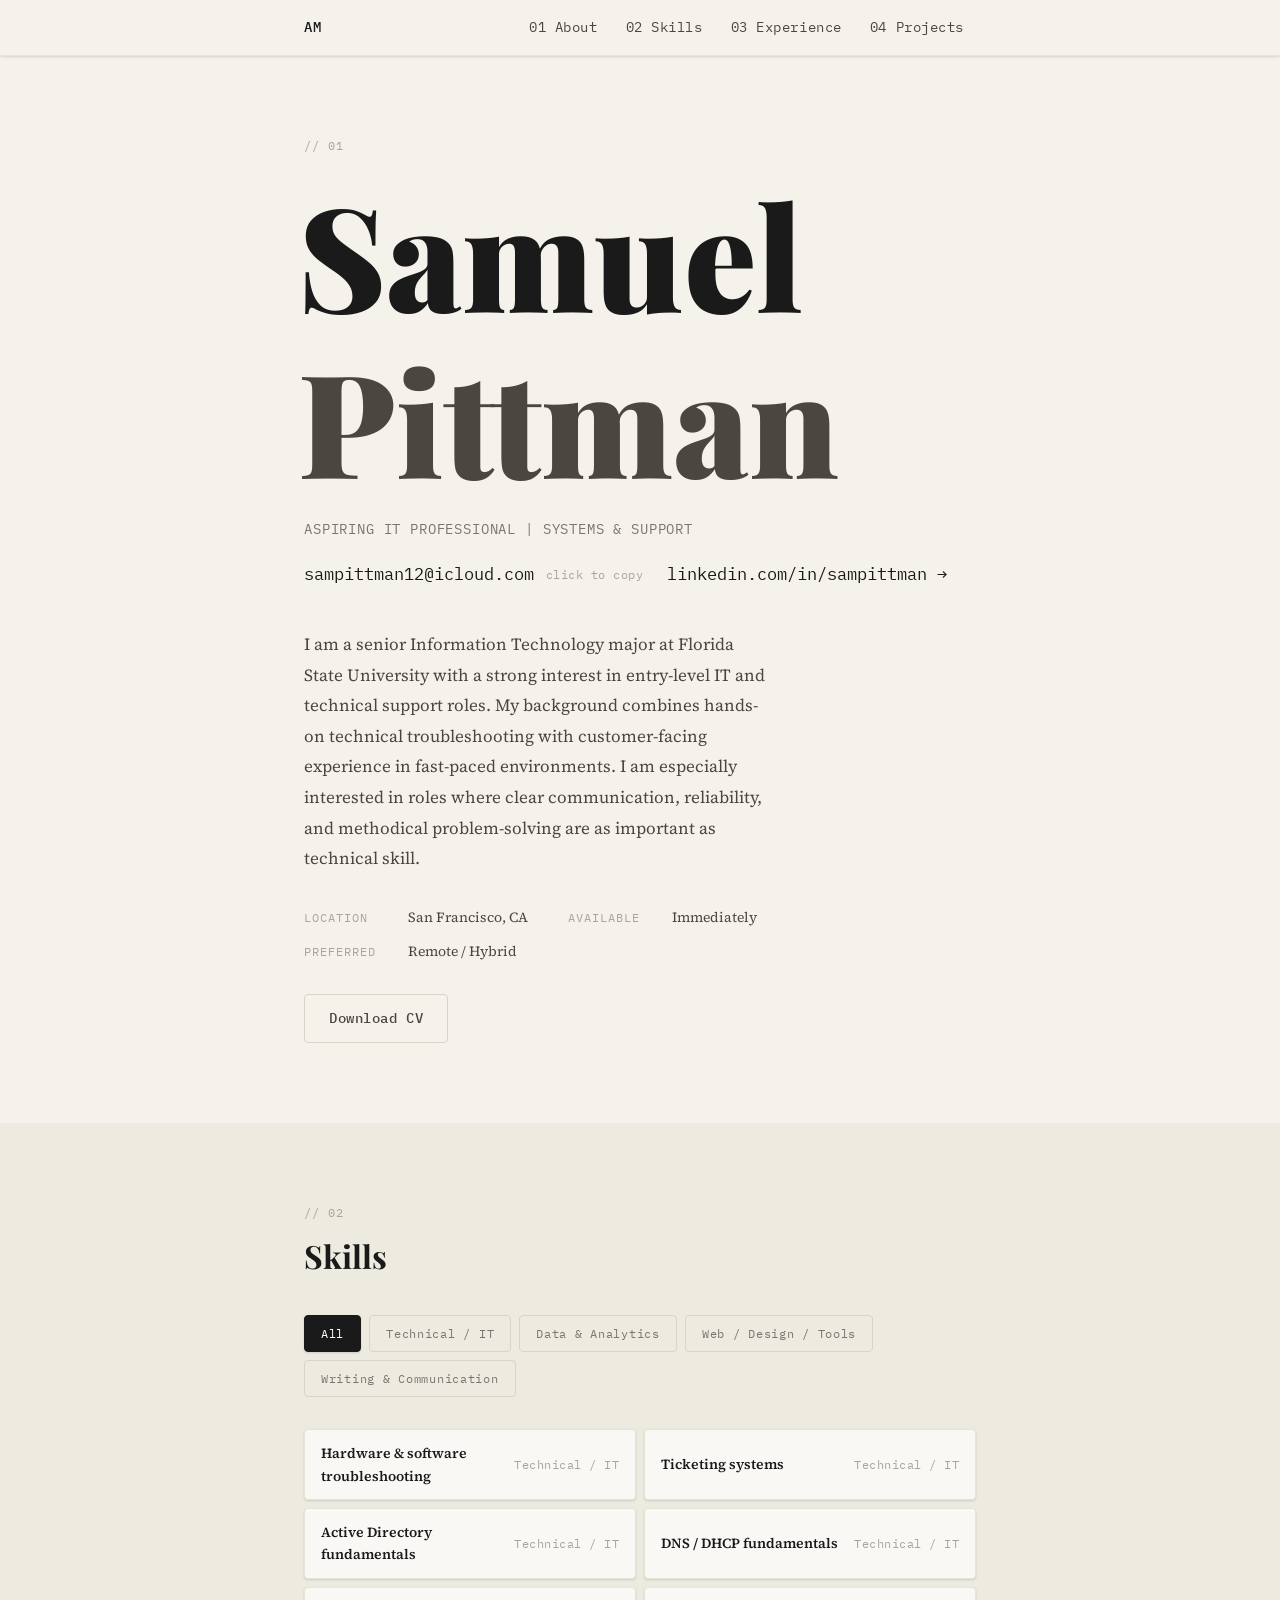
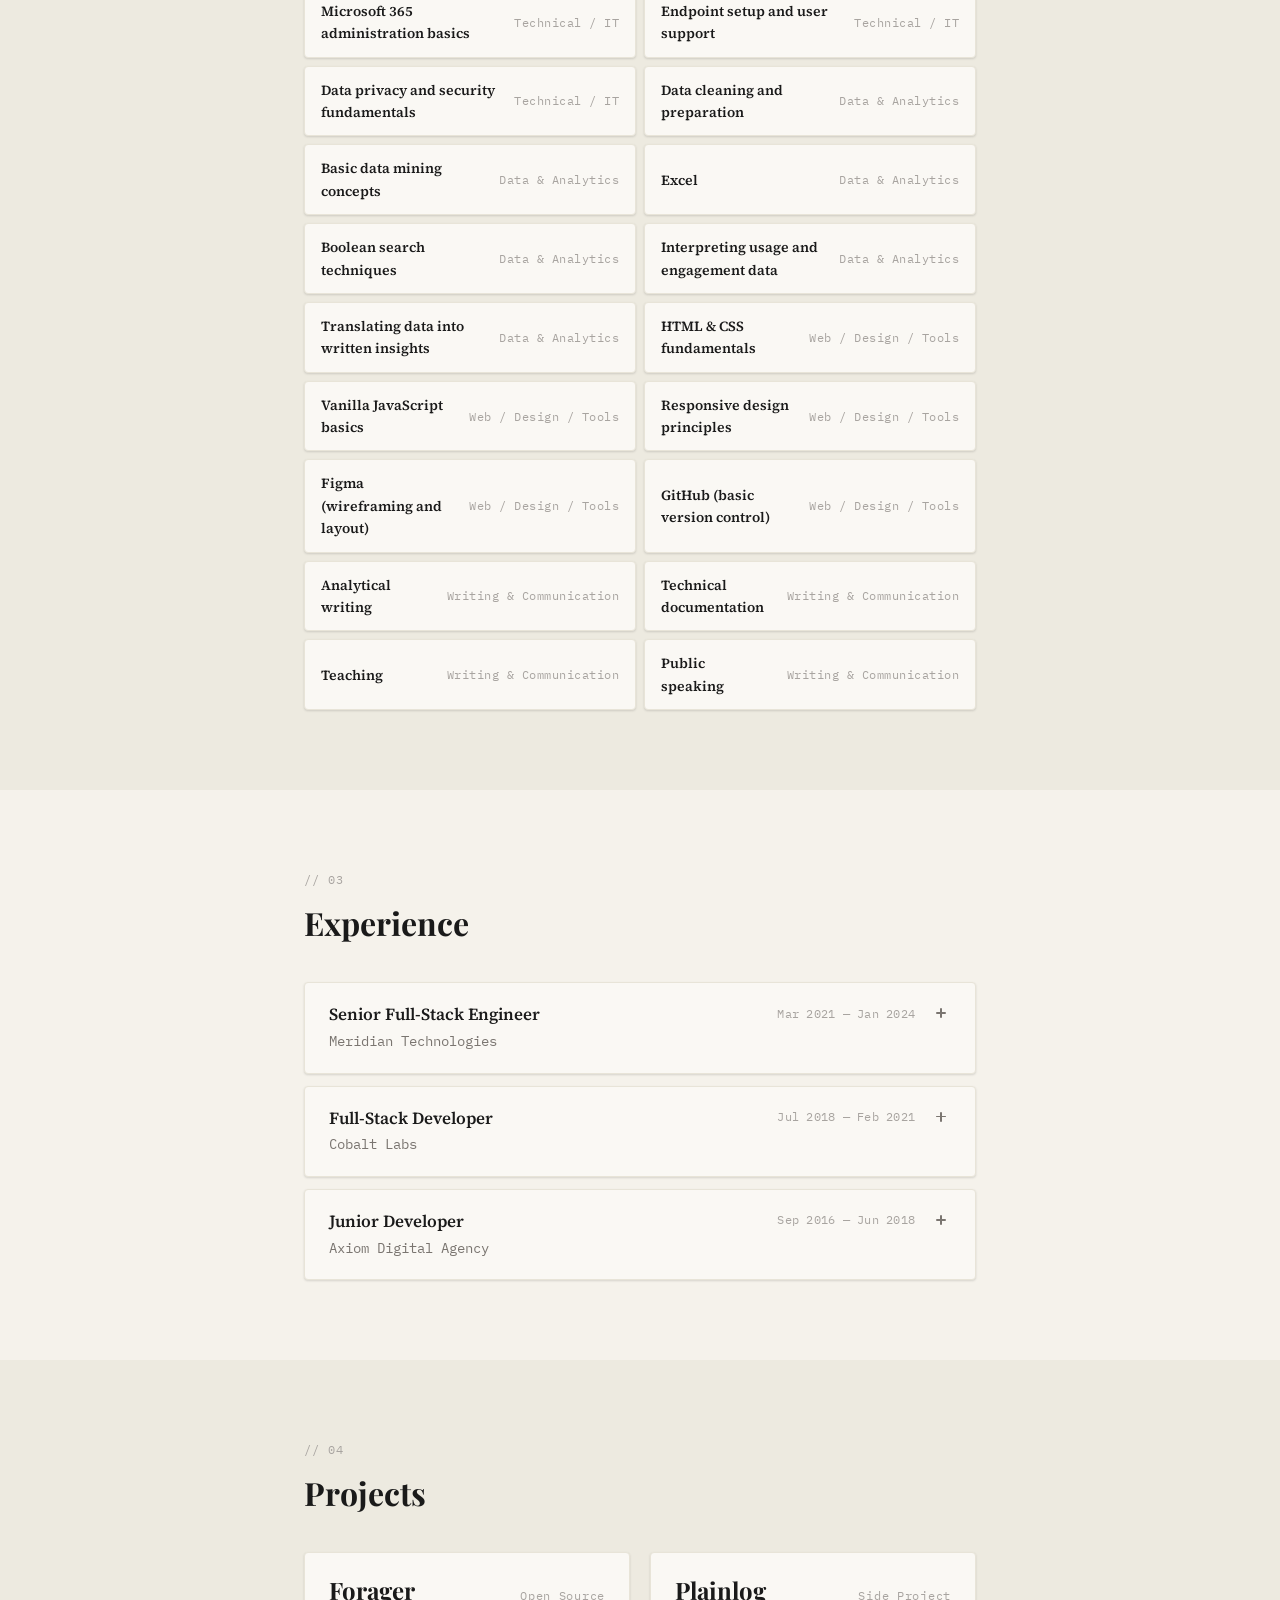
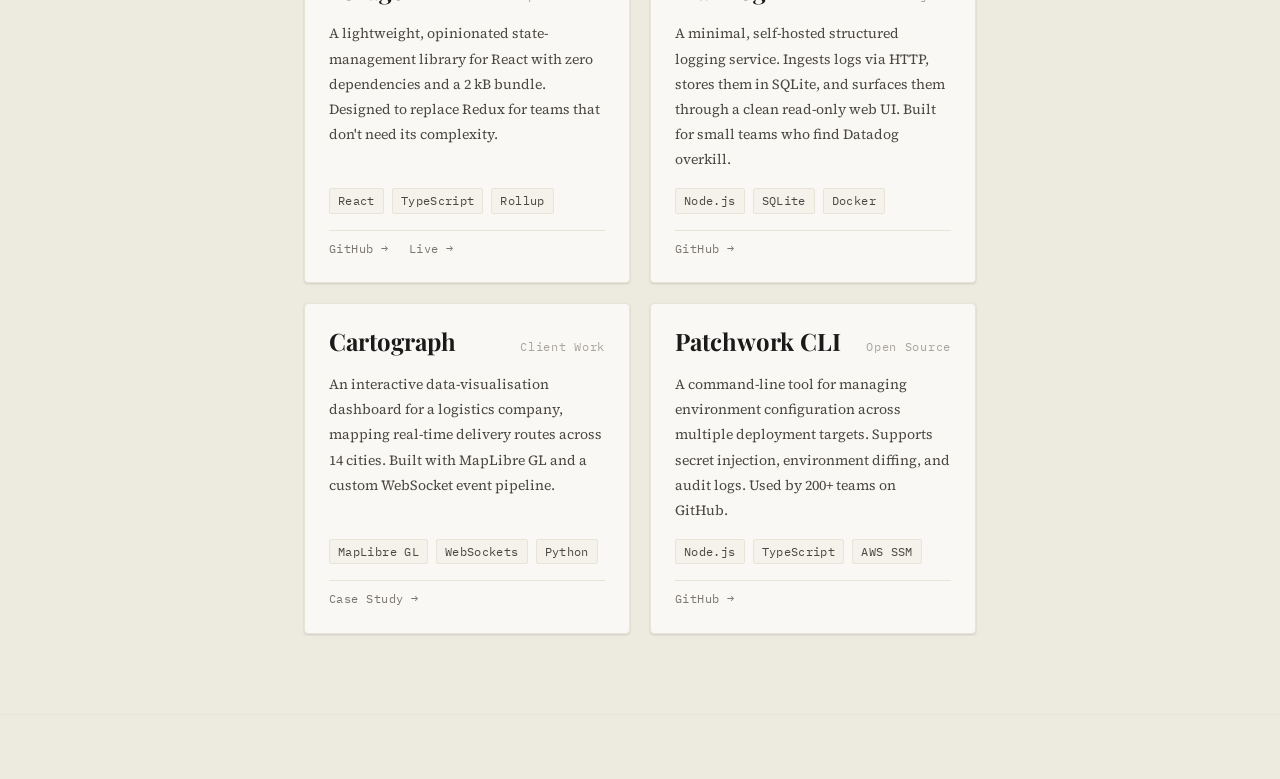
==== index.html @ 8f143330 "Fixing Filter Bug2" ====
<!DOCTYPE html>
<html lang="en">
  <head>
    <meta charset="UTF-8" />
    <meta name="viewport" content="width=device-width, initial-scale=1.0" />
    <meta name="description" content="Samuel Pittman — Full-Stack Developer and Systems Engineer based in San Francisco." />
    <title>Samuel Pittman — Full-Stack Developer</title>
    <link rel="preconnect" href="https://fonts.googleapis.com" />
    <link
      href="https://fonts.googleapis.com/css2?family=Playfair+Display:wght@700;900&family=IBM+Plex+Mono:wght@400;500&family=Source+Serif+4:wght@400;600&display=swap"
      rel="stylesheet"
    />
    <link rel="stylesheet" href="style.css" />
  </head>

  <body>

    <!-- ============================================================
         SITE HEADER & PRIMARY NAVIGATION
    ============================================================ -->
    <header class="site-header" role="banner">
      <div class="site-header__inner">
        <a href="#about" class="site-header__logo" aria-label="Samuel Pittman — back to top">AM</a>

        <button
          class="nav-toggle"
          aria-label="Open navigation menu"
          aria-expanded="false"
          aria-controls="primary-nav"
        >
          <span class="nav-toggle__bar"></span>
          <span class="nav-toggle__bar"></span>
          <span class="nav-toggle__bar"></span>
        </button>

        <nav id="primary-nav" class="primary-nav" aria-label="Page sections">
          <ul class="primary-nav__list" role="list">
            <li><a href="#about"      class="nav-link" data-section="about">01 About</a></li>
            <li><a href="#skills"     class="nav-link" data-section="skills">02 Skills</a></li>
            <li><a href="#experience" class="nav-link" data-section="experience">03 Experience</a></li>
            <li><a href="#projects"   class="nav-link" data-section="projects">04 Projects</a></li>
          </ul>
        </nav>
      </div>
    </header>


    <main id="main-content">

      <!-- ============================================================
           SECTION 01 — ABOUT
      ============================================================ -->
      <section id="about" class="section section--about" aria-labelledby="about-heading">
        <div class="container">
          <span class="section-label" aria-hidden="true">// 01</span>

          <div class="about__hero">
            <h1 id="about-heading" class="about__name">
              <span class="about__name-first">Samuel</span>
              <span class="about__name-last">Pittman</span>
            </h1>
            <p class="about__title">Aspiring IT Professional | Systems &amp; Support</p>

            <ul class="about__contact-links" role="list" aria-label="Contact links">
              <li>
                <button
                  id="copy-email-btn"
                  class="contact-link contact-link--email"
                  type="button"
                  data-email="sampittman12@icloud.com"
                  aria-label="Copy email address sampittman12@icloud.com to clipboard"
                >sampittman12@icloud.com
                  <span class="copy-hint"<span class="copy-hint" aria-hidden="true">click to copy</span>
                  <span class="copy-confirm" id="copy-confirm" aria-live="polite" hidden>Copied!</span>
                </button>
              </li>
              <li>
                <a
                  href="https://www.linkedin.com/in/sampittman/"
                  class="contact-link contact-link--external"
                  target="_blank"
                  rel="noopener noreferrer"
                  aria-label="Samuel Pittman on LinkedIn (opens in new tab)"
                >linkedin.com/in/sampittman →</a>
              </li>
            </ul>
          </div>

          <div class="about__body">
            <p class="about__bio">
              I am a senior Information Technology major at Florida State University with a strong interest in entry-level IT and technical support roles. My background combines hands-on technical troubleshooting with customer-facing experience in fast-paced environments. I am especially interested in roles where clear communication, reliability, and methodical problem-solving are as important as technical skill.
            </p>

            <ul class="about__meta" role="list">
              <li class="about__meta-item">
                <span class="meta-label">Location</span>
                <span class="meta-value">San Francisco, CA</span>
              </li>
              <li class="about__meta-item">
                <span class="meta-label">Available</span>
                <span class="meta-value">Immediately</span>
              </li>
              <li class="about__meta-item">
                <span class="meta-label">Preferred</span>
                <span class="meta-value">Remote / Hybrid</span>
              </li>
            </ul>

            <div class="about__cta-group">
              <a href="/samuel-pittman-resume.pdf" class="btn btn--secondary" download>
                Download CV
              </a>
            </div>
          </div>
        </div>
      </section>


      <!-- ============================================================
           SECTION 02 — SKILLS (filterable)
      ============================================================ -->
      <section id="skills" class="section section--skills" aria-labelledby="skills-heading">
        <div class="container">
          <span class="section-label" aria-hidden="true">// 02</span>
          <h2 id="skills-heading" class="section-heading">Skills</h2>

          <!-- Filter controls -->
          <div class="skills-filters" role="group" aria-label="Filter skills by category">
            <button
              class="filter-btn filter-btn--active"
              type="button"
              data-filter="all"
              aria-pressed="true"
            >All</button>
            <button class="filter-btn" type="button" data-filter="technical"  aria-pressed="false">Technical / IT</button>
            <button class="filter-btn" type="button" data-filter="data"       aria-pressed="false">Data &amp; Analytics</button>
            <button class="filter-btn" type="button" data-filter="web"        aria-pressed="false">Web / Design / Tools</button>
            <button class="filter-btn" type="button" data-filter="writing"    aria-pressed="false">Writing &amp; Communication</button>
          </div>

          <!-- Skill list -->
          <ul class="skills-list" id="skills-list" role="list" aria-live="polite" aria-label="Skills">

            <li class="skill-item" data-category="technical">
              <span class="skill-name">Hardware &amp; software troubleshooting</span>
              <span class="skill-category-tag">Technical / IT</span>
            </li>
            <li class="skill-item" data-category="technical">
              <span class="skill-name">Ticketing systems</span>
              <span class="skill-category-tag">Technical / IT</span>
            </li>
            <li class="skill-item" data-category="technical">
              <span class="skill-name">Active Directory fundamentals</span>
              <span class="skill-category-tag">Technical / IT</span>
            </li>
            <li class="skill-item" data-category="technical">
              <span class="skill-name">DNS / DHCP fundamentals</span>
              <span class="skill-category-tag">Technical / IT</span>
            </li>
            <li class="skill-item" data-category="technical">
              <span class="skill-name">Microsoft 365 administration basics</span>
              <span class="skill-category-tag">Technical / IT</span>
            </li>
            <li class="skill-item" data-category="technical">
              <span class="skill-name">Endpoint setup and user support</span>
              <span class="skill-category-tag">Technical / IT</span>
            </li>
            <li class="skill-item" data-category="technical">
              <span class="skill-name">Data privacy and security fundamentals</span>
              <span class="skill-category-tag">Technical / IT</span>
            </li>

            <li class="skill-item" data-category="data">
              <span class="skill-name">Data cleaning and preparation</span>
              <span class="skill-category-tag">Data &amp; Analytics</span>
            </li>
            <li class="skill-item" data-category="data">
              <span class="skill-name">Basic data mining concepts</span>
              <span class="skill-category-tag">Data &amp; Analytics</span>
            </li>
            <li class="skill-item" data-category="data">
              <span class="skill-name">Excel</span>
              <span class="skill-category-tag">Data &amp; Analytics</span>
            </li>
            <li class="skill-item" data-category="data">
              <span class="skill-name">Boolean search techniques</span>
              <span class="skill-category-tag">Data &amp; Analytics</span>
            </li>
            <li class="skill-item" data-category="data">
              <span class="skill-name">Interpreting usage and engagement data</span>
              <span class="skill-category-tag">Data &amp; Analytics</span>
            </li>
            <li class="skill-item" data-category="data">
              <span class="skill-name">Translating data into written insights</span>
              <span class="skill-category-tag">Data &amp; Analytics</span>
            </li>

            <li class="skill-item" data-category="web">
              <span class="skill-name">HTML &amp; CSS fundamentals</span>
              <span class="skill-category-tag">Web / Design / Tools</span>
            </li>
            <li class="skill-item" data-category="web">
              <span class="skill-name">Vanilla JavaScript basics</span>
              <span class="skill-category-tag">Web / Design / Tools</span>
            </li>
            <li class="skill-item" data-category="web">
              <span class="skill-name">Responsive design principles</span>
              <span class="skill-category-tag">Web / Design / Tools</span>
            </li>
            <li class="skill-item" data-category="web">
              <span class="skill-name">Figma (wireframing and layout)</span>
              <span class="skill-category-tag">Web / Design / Tools</span>
            </li>
            <li class="skill-item" data-category="web">
              <span class="skill-name">GitHub (basic version control)</span>
              <span class="skill-category-tag">Web / Design / Tools</span>
            </li>

            <li class="skill-item" data-category="writing">
              <span class="skill-name">Analytical writing</span>
              <span class="skill-category-tag">Writing &amp; Communication</span>
            </li>
            <li class="skill-item" data-category="writing">
              <span class="skill-name">Technical documentation</span>
              <span class="skill-category-tag">Writing &amp; Communication</span>
            </li>
            <li class="skill-item" data-category="writing">
              <span class="skill-name">Teaching</span>
              <span class="skill-category-tag">Writing &amp; Communication</span>
            </li>
            <li class="skill-item" data-category="writing">
              <span class="skill-name">Public speaking</span>
              <span class="skill-category-tag">Writing &amp; Communication</span>
            </li>

          </ul>

          <!-- Empty state shown by JS when no results match -->
          <p class="skills-empty" id="skills-empty" hidden aria-live="polite">
            No skills found for this filter.
          </p>

        </div>
      </section>


      <!-- ============================================================
           SECTION 03 — EXPERIENCE (expand / collapse)
      ============================================================ -->
      <section id="experience" class="section section--experience" aria-labelledby="experience-heading">
        <div class="container">
          <span class="section-label" aria-hidden="true">// 03</span>
          <h2 id="experience-heading" class="section-heading">Experience</h2>

          <ol class="experience-list" role="list">

            <li class="experience-item">
              <details class="experience-details" id="exp-1">
                <summary class="experience-summary">
                  <div class="experience-summary__main">
                    <span class="experience-role">Senior Full-Stack Engineer</span>
                    <span class="experience-company">Meridian Technologies</span>
                  </div>
                  <div class="experience-summary__meta">
                    <time class="experience-dates" datetime="2021-03/2024-01">Mar 2021 — Jan 2024</time>
                    <span class="experience-toggle-icon" aria-hidden="true"></span>
                  </div>
                </summary>
                <div class="experience-body">
                  <p>
                    Led a cross-functional team of five to redesign the core billing platform,
                    reducing monthly charge failures by 34% and cutting support tickets by half.
                    Architected a micro-frontend migration from a monolithic Rails app to a
                    React/Node stack without a single user-facing outage.
                  </p>
                  <ul class="experience-achievements" role="list">
                    <li>Reduced API p99 latency from 1.4 s to 180 ms via query optimisation and Redis caching.</li>
                    <li>Introduced end-to-end testing with Playwright; raised coverage from 12% to 74%.</li>
                    <li>Mentored two junior engineers, both promoted within 18 months.</li>
                  </ul>
                  <ul class="experience-tags" role="list" aria-label="Technologies used">
                    <li class="tag">React</li>
                    <li class="tag">Node.js</li>
                    <li class="tag">PostgreSQL</li>
                    <li class="tag">Redis</li>
                    <li class="tag">AWS</li>
                  </ul>
                </div>
              </details>
            </li>

            <li class="experience-item">
              <details class="experience-details" id="exp-2">
                <summary class="experience-summary">
                  <div class="experience-summary__main">
                    <span class="experience-role">Full-Stack Developer</span>
                    <span class="experience-company">Cobalt Labs</span>
                  </div>
                  <div class="experience-summary__meta">
                    <time class="experience-dates" datetime="2018-07/2021-02">Jul 2018 — Feb 2021</time>
                    <span class="experience-toggle-icon" aria-hidden="true"></span>
                  </div>
                </summary>
                <div class="experience-body">
                  <p>
                    Joined as the fourth engineer at an early-stage SaaS startup building
                    analytics tooling for e-commerce brands. Owned the frontend architecture
                    and contributed heavily to the Python data pipeline.
                  </p>
                  <ul class="experience-achievements" role="list">
                    <li>Built a real-time dashboard serving 3,000+ concurrent users with sub-second refresh.</li>
                    <li>Designed and shipped a public REST API consumed by 60+ third-party integrations.</li>
                    <li>Established the design-system foundations still in use today.</li>
                  </ul>
                  <ul class="experience-tags" role="list" aria-label="Technologies used">
                    <li class="tag">TypeScript</li>
                    <li class="tag">Python</li>
                    <li class="tag">GraphQL</li>
                    <li class="tag">Docker</li>
                  </ul>
                </div>
              </details>
            </li>

            <li class="experience-item">
              <details class="experience-details" id="exp-3">
                <summary class="experience-summary">
                  <div class="experience-summary__main">
                    <span class="experience-role">Junior Developer</span>
                    <span class="experience-company">Axiom Digital Agency</span>
                  </div>
                  <div class="experience-summary__meta">
                    <time class="experience-dates" datetime="2016-09/2018-06">Sep 2016 — Jun 2018</time>
                    <span class="experience-toggle-icon" aria-hidden="true"></span>
                  </div>
                </summary>
                <div class="experience-body">
                  <p>
                    First professional role. Built and maintained websites for a portfolio of
                    30+ clients spanning retail, hospitality, and media. Developed a strong
                    grounding in performance optimisation and cross-browser compatibility.
                  </p>
                  <ul class="experience-achievements" role="list">
                    <li>Delivered 12 client projects on time and within budget across two years.</li>
                    <li>Reduced average page load time by 40% through asset optimisation and lazy loading.</li>
                  </ul>
                  <ul class="experience-tags" role="list" aria-label="Technologies used">
                    <li class="tag">JavaScript</li>
                    <li class="tag">PHP</li>
                    <li class="tag">WordPress</li>
                    <li class="tag">MySQL</li>
                  </ul>
                </div>
              </details>
            </li>

          </ol>
        </div>
      </section>


      <!-- ============================================================
           SECTION 04 — PROJECTS
      ============================================================ -->
      <section id="projects" class="section section--projects" aria-labelledby="projects-heading">
        <div class="container">
          <span class="section-label" aria-hidden="true">// 04</span>
          <h2 id="projects-heading" class="section-heading">Projects</h2>

          <ul class="projects-grid" role="list">

            <li class="project-card">
              <article aria-labelledby="project-1-title">
                <header class="project-card__header">
                  <h3 id="project-1-title" class="project-card__title">Forager</h3>
                  <span class="project-card__type">Open Source</span>
                </header>
                <p class="project-card__description">
                  A lightweight, opinionated state-management library for React with
                  zero dependencies and a 2 kB bundle. Designed to replace Redux for
                  teams that don't need its complexity.
                </p>
                <ul class="project-card__tags" role="list" aria-label="Technologies">
                  <li class="tag">React</li>
                  <li class="tag">TypeScript</li>
                  <li class="tag">Rollup</li>
                </ul>
                <footer class="project-card__footer">
                  <a
                    href="https://github.com/sampittman/forager"
                    class="project-link"
                    target="_blank"
                    rel="noopener noreferrer"
                    aria-label="View Forager on GitHub (opens in new tab)"
                  >GitHub →</a>
                  <a
                    href="https://forager.dev"
                    class="project-link"
                    target="_blank"
                    rel="noopener noreferrer"
                    aria-label="View Forager live demo (opens in new tab)"
                  >Live →</a>
                </footer>
              </article>
            </li>

            <li class="project-card">
              <article aria-labelledby="project-2-title">
                <header class="project-card__header">
                  <h3 id="project-2-title" class="project-card__title">Plainlog</h3>
                  <span class="project-card__type">Side Project</span>
                </header>
                <p class="project-card__description">
                  A minimal, self-hosted structured logging service. Ingests logs via
                  HTTP, stores them in SQLite, and surfaces them through a clean
                  read-only web UI. Built for small teams who find Datadog overkill.
                </p>
                <ul class="project-card__tags" role="list" aria-label="Technologies">
                  <li class="tag">Node.js</li>
                  <li class="tag">SQLite</li>
                  <li class="tag">Docker</li>
                </ul>
                <footer class="project-card__footer">
                  <a
                    href="https://github.com/sampittman/plainlog"
                    class="project-link"
                    target="_blank"
                    rel="noopener noreferrer"
                    aria-label="View Plainlog on GitHub (opens in new tab)"
                  >GitHub →</a>
                </footer>
              </article>
            </li>

            <li class="project-card">
              <article aria-labelledby="project-3-title">
                <header class="project-card__header">
                  <h3 id="project-3-title" class="project-card__title">Cartograph</h3>
                  <span class="project-card__type">Client Work</span>
                </header>
                <p class="project-card__description">
                  An interactive data-visualisation dashboard for a logistics company,
                  mapping real-time delivery routes across 14 cities. Built with
                  MapLibre GL and a custom WebSocket event pipeline.
                </p>
                <ul class="project-card__tags" role="list" aria-label="Technologies">
                  <li class="tag">MapLibre GL</li>
                  <li class="tag">WebSockets</li>
                  <li class="tag">Python</li>
                </ul>
                <footer class="project-card__footer">
                  <a
                    href="https://cartograph.example.com"
                    class="project-link"
                    target="_blank"
                    rel="noopener noreferrer"
                    aria-label="View Cartograph case study (opens in new tab)"
                  >Case Study →</a>
                </footer>
              </article>
            </li>

            <li class="project-card">
              <article aria-labelledby="project-4-title">
                <header class="project-card__header">
                  <h3 id="project-4-title" class="project-card__title">Patchwork CLI</h3>
                  <span class="project-card__type">Open Source</span>
                </header>
                <p class="project-card__description">
                  A command-line tool for managing environment configuration across
                  multiple deployment targets. Supports secret injection, environment
                  diffing, and audit logs. Used by 200+ teams on GitHub.
                </p>
                <ul class="project-card__tags" role="list" aria-label="Technologies">
                  <li class="tag">Node.js</li>
                  <li class="tag">TypeScript</li>
                  <li class="tag">AWS SSM</li>
                </ul>
                <footer class="project-card__footer">
                  <a
                    href="https://github.com/sampittman/patchwork-cli"
                    class="project-link"
                    target="_blank"
                    rel="noopener noreferrer"
                    aria-label="View Patchwork CLI on GitHub (opens in new tab)"
                  >GitHub →</a>
                </footer>
              </article>
            </li>

          </ul>
        </div>
      </section>

    </main>


    <!-- ============================================================
         SITE FOOTER
    ============================================================ -->
    <footer class="site-footer" role="contentinfo">
      <div class="container">
        <p class="site-f
---- style.css ----
/* ============================================================
   DESIGN TOKENS
   ============================================================ */
:root {
  /* Color — neutrals */
  --color-bg:           #F5F2EB;
  --color-bg-alt:       #EDEAE0;
  --color-bg-card:      #FAF8F4;
  --color-surface:      #FFFFFF;
  --color-border:       #D8D4C8;
  --color-border-light: #E8E4D8;

  /* Color — ink */
  --color-ink:          #1A1A1A;
  --color-ink-secondary:#4A4740;
  --color-ink-muted:    #7A7570;
  --color-ink-faint:    #A8A4A0;

  /* Color — accent (used sparingly: CTA, active states only) */
  --color-accent:       #B33A2A;
  --color-accent-hover: #922E21;
  --color-accent-light: #F5EAE8;

  /* Color — state */
  --color-success:      #2A6E4A;
  --color-success-bg:   #EAF3EE;
  --color-error:        #B33A2A;
  --color-focus:        #2A5AB3;

  /* Typography */
  --font-display: 'Playfair Display', Georgia, serif;
  --font-body:    'Source Serif 4', Georgia, serif;
  --font-mono:    'IBM Plex Mono', 'Courier New', monospace;

  /* Type scale */
  --text-xs:   0.75rem;   /* 12px */
  --text-sm:   0.875rem;  /* 14px */
  --text-base: 1.0625rem; /* 17px */
  --text-lg:   1.25rem;   /* 20px */
  --text-xl:   1.5rem;    /* 24px */
  --text-2xl:  2rem;      /* 32px */
  --text-3xl:  2.75rem;   /* 44px */
  --text-4xl:  4rem;      /* 64px */
  --text-hero: clamp(4rem, 14vw, 9rem);

  /* Line heights */
  --leading-tight:  1.15;
  --leading-snug:   1.35;
  --leading-normal: 1.6;
  --leading-loose:  1.8;

  /* Spacing scale */
  --space-1:  0.25rem;
  --space-2:  0.5rem;
  --space-3:  0.75rem;
  --space-4:  1rem;
  --space-5:  1.25rem;
  --space-6:  1.5rem;
  --space-8:  2rem;
  --space-10: 2.5rem;
  --space-12: 3rem;
  --space-16: 4rem;
  --space-20: 5rem;
  --space-24: 6rem;

  /* Layout */
  --container-max:    720px;
  --container-narrow: 560px;
  --header-height:    3.5rem;

  /* Radii */
  --radius-sm: 2px;
  --radius-md: 4px;

  /* Shadows — elevation only, never decorative */
  --shadow-sm:  0 1px 3px rgba(0,0,0,0.08), 0 1px 2px rgba(0,0,0,0.06);
  --shadow-md:  0 4px 12px rgba(0,0,0,0.08), 0 2px 4px rgba(0,0,0,0.06);
  --shadow-lg:  0 8px 24px rgba(0,0,0,0.10), 0 4px 8px rgba(0,0,0,0.06);

  /* Transitions */
  --ease:       cubic-bezier(0.16, 1, 0.3, 1);
  --duration-fast: 140ms;
  --duration-base: 220ms;
  --duration-slow: 360ms;
}


/* ============================================================
   RESET & BASE
   ============================================================ */
*, *::before, *::after {
  box-sizing: border-box;
  margin: 0;
  padding: 0;
}

html {
  scroll-behavior: smooth;
  scroll-padding-top: calc(var(--header-height) + var(--space-6));
  font-size: 100%;
  -webkit-text-size-adjust: 100%;
}

body {
  background-color: var(--color-bg);
  color: var(--color-ink);
  font-family: var(--font-body);
  font-size: var(--text-base);
  line-height: var(--leading-normal);
  min-height: 100vh;
  text-rendering: optimizeLegibility;
  -webkit-font-smoothing: antialiased;
}

img, svg {
  display: block;
  max-width: 100%;
}

ul, ol {
  list-style: none;
}

a {
  color: inherit;
  text-decoration: none;
}

button {
  cursor: pointer;
  font: inherit;
  background: none;
  border: none;
}

/* Focus-visible ring — keyboard only */
:focus-visible {
  outline: 2px solid var(--color-focus);
  outline-offset: 3px;
  border-radius: var(--radius-sm);
}

:focus:not(:focus-visible) {
  outline: none;
}


/* ============================================================
   LAYOUT UTILITIES
   ============================================================ */
.container {
  width: 100%;
  max-width: var(--container-max);
  margin-inline: auto;
  padding-inline: var(--space-6);
}

.container--narrow {
  max-width: var(--container-narrow);
}


/* ============================================================
   SECTION BASE
   ============================================================ */
.section {
  padding-block: var(--space-20);
}

/* Alternating background contrast — no borders needed */
.section--about      { background-color: var(--color-bg); }
.section--skills     { background-color: var(--color-bg-alt); }
.section--experience { background-color: var(--color-bg); }
.section--projects   { background-color: var(--color-bg-alt); }
.section--contact    { background-color: var(--color-bg); }

.section-label {
  display: block;
  font-family: var(--font-mono);
  font-size: var(--text-xs);
  color: var(--color-ink-faint);
  letter-spacing: 0.08em;
  margin-bottom: var(--space-4);
}

.section-heading {
  font-family: var(--font-display);
  font-size: var(--text-2xl);
  font-weight: 700;
  line-height: var(--leading-tight);
  color: var(--color-ink);
  margin-bottom: var(--space-10);
}


/* ============================================================
   SITE HEADER
   ============================================================ */
.site-header {
  position: sticky;
  top: 0;
  z-index: 100;
  background-color: var(--color-bg);
  border-bottom: 1px solid var(--color-border-light);
  height: var(--header-height);
  /* Shadow implies elevation above page content */
  box-shadow: var(--shadow-sm);
  transition: box-shadow var(--duration-base) var(--ease);
}

.site-header__inner {
  display: flex;
  align-items: center;
  justify-content: space-between;
  height: 100%;
  max-width: var(--container-max);
  margin-inline: auto;
  padding-inline: var(--space-6);
}

.site-header__logo {
  font-family: var(--font-mono);
  font-size: var(--text-sm);
  font-weight: 500;
  letter-spacing: 0.1em;
  color: var(--color-ink);
  transition: color var(--duration-fast) var(--ease);
}

.site-header__logo:hover {
  color: var(--color-accent);
}

/* ---- Hamburger toggle (mobile) ---- */
.nav-toggle {
  display: flex;
  flex-direction: column;
  justify-content: center;
  gap: 5px;
  width: 2rem;
  height: 2rem;
  padding: var(--space-1);
  border-radius: var(--radius-md);
  transition: background-color var(--duration-fast) var(--ease);
}

.nav-toggle:hover {
  background-color: var(--color-bg-alt);
}

.nav-toggle__bar {
  display: block;
  width: 100%;
  height: 1.5px;
  background-color: var(--color-ink);
  border-radius: 1px;
  transform-origin: center;
  transition:
    transform var(--duration-base) var(--ease),
    opacity   var(--duration-base) var(--ease);
}

/* Open state — animated X */
.nav-toggle[aria-expanded="true"] .nav-toggle__bar:nth-child(1) {
  transform: translateY(6.5px) rotate(45deg);
}
.nav-toggle[aria-expanded="true"] .nav-toggle__bar:nth-child(2) {
  opacity: 0;
  transform: scaleX(0);
}
.nav-toggle[aria-expanded="true"] .nav-toggle__bar:nth-child(3) {
  transform: translateY(-6.5px) rotate(-45deg);
}

/* ---- Primary nav ---- */
.primary-nav {
  display: none;
  position: absolute;
  top: var(--header-height);
  left: 0;
  right: 0;
  background-color: var(--color-bg);
  border-bottom: 1px solid var(--color-border-light);
  box-shadow: var(--shadow-md);
  padding: var(--space-4) var(--space-6);
}

.primary-nav.is-open {
  display: block;
}

.primary-nav__list {
  display: flex;
  flex-direction: column;
  gap: var(--space-1);
}

.nav-link {
  display: block;
  font-family: var(--font-mono);
  font-size: var(--text-sm);
  color: var(--color-ink-secondary);
  padding: var(--space-2) var(--space-3);
  border-radius: var(--radius-md);
  letter-spacing: 0.04em;
  transition:
    color            var(--duration-fast) var(--ease),
    background-color var(--duration-fast) var(--ease);
}

.nav-link:hover {
  color: var(--color-ink);
  background-color: var(--color-bg-alt);
}

/* Active nav link set by JS via IntersectionObserver */
.nav-link.is-active {
  color: var(--color-accent);
  font-weight: 500;
}

/* Desktop nav */
@media (min-width: 680px) {
  .nav-toggle { display: none; }

  .primary-nav {
    display: block;
    position: static;
    background: none;
    border: none;
    box-shadow: none;
    padding: 0;
  }

  .primary-nav__list {
    flex-direction: row;
    gap: var(--space-1);
  }

  .nav-link {
    padding: var(--space-1) var(--space-3);
  }
}


/* ============================================================
   BUTTONS
   ============================================================ */
.btn {
  display: inline-flex;
  align-items: center;
  justify-content: center;
  font-family: var(--font-mono);
  font-size: var(--text-sm);
  font-weight: 500;
  letter-spacing: 0.04em;
  padding: var(--space-3) var(--space-6);
  border-radius: var(--radius-md);
  border: 1.5px solid transparent;
  transition:
    background-color var(--duration-fast) var(--ease),
    border-color     var(--duration-fast) var(--ease),
    color            var(--duration-fast) var(--ease),
    box-shadow       var(--duration-fast) var(--ease),
    transform        var(--duration-fast) var(--ease);
}

/* Primary — one clear primary action per screen */
.btn--primary {
  background-color: var(--color-ink);
  color: var(--color-bg);
  border-color: var(--color-ink);
}

.btn--primary:hover {
  background-color: var(--color-accent);
  border-color: var(--color-accent);
  box-shadow: var(--shadow-sm);
}

.btn--primary:active {
  transform: translateY(1px);
  box-shadow: none;
}

/* Secondary — clearly subordinate */
.btn--secondary {
  background-color: transparent;
  color: var(--color-ink-secondary);
  border-color: var(--color-border);
}

.btn--secondary:hover {
  color: var(--color-ink);
  border-color: var(--color-ink-secondary);
  background-color: var(--color-bg-alt);
}

.btn--secondary:active {
  transform: translateY(1px);
}

/* Disabled state */
.btn:disabled,
.btn[aria-disabled="true"] {
  opacity: 0.45;
  cursor: not-allowed;
  transform: none;
  box-shadow: none;
}


/* ============================================================
   TAGS (shared across skills, experience, projects)
   ============================================================ */
.tag {
  display: inline-block;
  font-family: var(--font-mono);
  font-size: var(--text-xs);
  color: var(--color-ink-secondary);
  background-color: var(--color-bg-alt);
  border: 1px solid var(--color-border-light);
  border-radius: var(--radius-sm);
  padding: 2px var(--space-2);
  letter-spacing: 0.03em;
  line-height: 1.6;
}

.section--skills .tag,
.section--projects .tag {
  background-color: var(--color-bg);
}


/* ============================================================
   SECTION 01 — ABOUT
   ============================================================ */
.about__hero {
  margin-bottom: var(--space-10);
}

.about__name {
  font-family: var(--font-display);
  font-weight: 900;
  font-size: var(--text-hero);
  line-height: var(--leading-tight);
  color: var(--color-ink);
  /* Let the name breathe and dominate */
  margin-left: -0.04em;
  margin-bottom: var(--space-4);
}

.about__name-first,
.about__name-last {
  display: block;
}

.about__name-last {
  color: var(--color-ink-secondary);
}

.about__title {
  font-family: var(--font-mono);
  font-size: var(--text-sm);
  color: var(--color-ink-muted);
  letter-spacing: 0.06em;
  text-transform: uppercase;
  margin-bottom: var(--space-5);
}

.about__contact-links {
  display: flex;
  flex-wrap: wrap;
  align-items: center;
  gap: var(--space-2) var(--space-6);
}

.about__bio {
  font-size: var(--text-base);
  line-height: var(--leading-loose);
  color: var(--color-ink-secondary);
  max-width: 52ch;
  margin-bottom: var(--space-8);
}

.about__meta {
  display: flex;
  flex-direction: column;
  gap: var(--space-3);
  margin-bottom: var(--space-8);
}

.about__meta-item {
  display: flex;
  align-items: baseline;
  gap: var(--space-4);
}

.meta-label {
  font-family: var(--font-mono);
  font-size: var(--text-xs);
  color: var(--color-ink-faint);
  letter-spacing: 0.08em;
  text-transform: uppercase;
  min-width: 5.5rem;
  flex-shrink: 0;
}

.meta-value {
  font-size: var(--text-sm);
  color: var(--color-ink-secondary);
}

.about__cta-group {
  display: flex;
  flex-wrap: wrap;
  gap: var(--space-3);
}

@media (min-width: 480px) {
  .about__meta {
    flex-direction: row;
    flex-wrap: wrap;
    column-gap: var(--space-10);
  }
}


/* ============================================================
   SECTION 02 — SKILLS
   ============================================================ */
.skills-filters {
  display: flex;
  flex-wrap: wrap;
  gap: var(--space-2);
  margin-bottom: var(--space-8);
}

.filter-btn {
  font-family: var(--font-mono);
  font-size: var(--text-xs);
  letter-spacing: 0.06em;
  color: var(--color-ink-muted);
  border: 1.5px solid var(--color-border);
  border-radius: var(--radius-md);
  padding: var(--space-2) var(--space-4);
  background-color: transparent;
  transition:
    color            var(--duration-fast) var(--ease),
    border-color     var(--duration-fast) var(--ease),
    background-color var(--duration-fast) var(--ease),
    box-shadow       var(--duration-fast) var(--ease);
}

.filter-btn:hover {
  color: var(--color-ink);
  border-color: var(--color-ink-secondary);
  background-color: var(--color-bg);
}

/* Active / pressed state — shape + color change, not just color */
.filter-btn--active,
.filter-btn[aria-pressed="true"] {
  color: var(--color-surface);
  background-color: var(--color-ink);
  border-color: var(--color-ink);
  box-shadow: var(--shadow-sm);
}

.filter-btn--active:hover,
.filter-btn[aria-pressed="true"]:hover {
  background-color: var(--color-accent);
  border-color: var(--color-accent);
}

.skills-list {
  display: grid;
  grid-template-columns: 1fr;
  gap: var(--space-2);
}

@media (min-width: 480px) {
  .skills-list {
    grid-template-columns: repeat(2, 1fr);
  }
}

.skill-item {
  display: flex;
  align-items: center;
  justify-content: space-between;
  gap: var(--space-4);
  padding: var(--space-3) var(--space-4);
  background-color: var(--color-bg-card);
  border: 1px solid var(--color-border-light);
  border-radius: var(--radius-md);
  /* Shadow on card implies it can be interacted with / filtered */
  box-shadow: var(--shadow-sm);
  transition:
    opacity   var(--duration-base) var(--ease),
    transform var(--duration-base) var(--ease),
    box-shadow var(--duration-fast) var(--ease);
}

.skill-item:hover {
  box-shadow: var(--shadow-md);
}

/* JS adds this class when filtered out */
.skill-item[data-hidden="true"] {
  display: none;
}

.skill-name {
  font-size: var(--text-sm);
  color: var(--color-ink);
  font-weight: 600;
}

.skill-category-tag {
  font-family: var(--font-mono);
  font-size: var(--text-xs);
  color: var(--color-ink-faint);
  letter-spacing: 0.04em;
  flex-shrink: 0;
}

.skills-empty {
  font-family: var(--font-mono);
  font-size: var(--text-sm);
  color: var(--color-ink-muted);
  padding: var(--space-8) 0;
}


/* ============================================================
   SECTION 03 — EXPERIENCE
   ============================================================ */
.experience-list {
  display: flex;
  flex-direction: column;
  /* Spacing over lines — gaps separate items, no borders */
  gap: var(--space-3);
}

.experience-item {
  border: 1px solid var(--color-border-light);
  border-radius: var(--radius-md);
  background-color: var(--color-bg-card);
  overflow: hidden;
  box-shadow: var(--shadow-sm);
  transition: box-shadow var(--duration-fast) var(--ease);
}

.experience-item:hover {
  box-shadow: var(--shadow-md);
}

/* Native <details> — reset browser chrome */
.experience-details {
  width: 100%;
}

.experience-summary {
  display: flex;
  align-items: flex-start;
  justify-content: space-between;
  gap: var(--space-4);
  padding: var(--space-5) var(--space-6);
  cursor: pointer;
  list-style: none;
  user-select: none;
  transition: background-color var(--duration-fast) var(--ease);
}

/* Remove default marker across browsers */
.experience-summary::-webkit-details-marker { display: none; }
.experience-summary::marker { display: none; content: ''; }

.experience-summary:hover {
  background-color: var(--color-bg-alt);
}

.experience-summary__main {
  display: flex;
  flex-direction: column;
  gap: var(--space-1);
}

.experience-role {
  font-family: var(--font-body);
  font-size: var(--text-base);
  font-weight: 600;
  color: var(--color-ink);
  line-height: var(--leading-snug);
}

.experience-company {
  font-family: var(--font-mono);
  font-size: var(--text-sm);
  color: var(--color-ink-muted);
}

.experience-summary__meta {
  display: flex;
  align-items: center;
  gap: var(--space-4);
  flex-shrink: 0;
}

.experience-dates {
  font-family: var(--font-mono);
  font-size: var(--text-xs);
  color: var(--color-ink-faint);
  letter-spacing: 0.02em;
  white-space: nowrap;
}

/* Custom expand/collapse indicator — shape + direction change */
.experience-toggle-icon {
  display: flex;
  align-items: center;
  justify-content: center;
  width: 1.25rem;
  height: 1.25rem;
  color: var(--color-ink-muted);
  flex-shrink: 0;
  position: relative;
}

.experience-toggle-icon::before,
.experience-toggle-icon::after {
  content: '';
  position: absolute;
  background-color: currentColor;
  border-radius: 1px;
  transition: transform var(--duration-base) var(--ease);
}

/* Plus/minus icon using pseudo-elements */
.experience-toggle-icon::before {
  width: 10px;
  height: 1.5px;
}

.experience-toggle-icon::after {
  width: 1.5px;
  height: 10px;
}

/* When open, after-element (vertical bar) collapses to form minus */
.experience-details[open] .experience-toggle-icon::after {
  transform: scaleY(0);
}

.experience-details[open] .experience-summary {
  background-color: var(--color-bg-alt);
  border-bottom: 1px solid var(--color-border-light);
}

/* Expand body */
.experience-body {
  padding: var(--space-6);
  display: flex;
  flex-direction: column;
  gap: var(--space-5);
}

.experience-body p {
  font-size: var(--text-base);
  line-height: var(--leading-loose);
  color: var(--color-ink-secondary);
}

.experience-achievements {
  display: flex;
  flex-direction: column;
  gap: var(--space-2);
  padding-left: var(--space-4);
}

.experience-achievements li {
  position: relative;
  font-size: var(--text-sm);
  line-height: var(--leading-normal);
  color: var(--color-ink-secondary);
  padding-left: var(--space-4);
}

/* Custom bullet — a small accent dash, not a default disc */
.experience-achievements li::before {
  content: '—';
  position: absolute;
  left: 0;
  color: var(--color-ink-faint);
  font-size: var(--text-xs);
}

.experience-tags {
  display: flex;
  flex-wrap: wrap;
  gap: var(--space-2);
}


/* ============================================================
   SECTION 04 — PROJECTS
   ============================================================ */
.projects-grid {
  display: grid;
  grid-template-columns: 1fr;
  gap: var(--space-5);
}

@media (min-width: 560px) {
  .projects-grid {
    grid-template-columns: repeat(2, 1fr);
  }
}

.project-card {
  background-color: var(--color-bg-card);
  border: 1px solid var(--color-border-light);
  border-radius: var(--radius-md);
  box-shadow: var(--shadow-sm);
  transition:
    box-shadow var(--duration-base) var(--ease),
    transform  var(--duration-base) var(--ease);
  overflow: hidden;
}

/* Shadow grows on hover = card elevates = feels interactive */
.project-card:hover {
  box-shadow: var(--shadow-lg);
  transform: translateY(-2px);
}

.project-card article {
  display: flex;
  flex-direction: column;
  height: 100%;
  padding: var(--space-6);
  gap: var(--space-4);
}

.project-card__header {
  display: flex;
  align-items: baseline;
  justify-content: space-between;
  gap: var(--space-3);
}

.project-card__title {
  font-family: var(--font-display);
  font-size: var(--text-xl);
  font-weight: 700;
  color: var(--color-ink);
  line-height: var(--leading-tight);
}

.project-card__type {
  font-family: var(--font-mono);
  font-size: var(--text-xs);
  color: var(--color-ink-faint);
  letter-spacing: 0.06em;
  flex-shrink: 0;
}

.project-card__description {
  font-size: var(--text-sm);
  line-height: var(--leading-loose);
  color: var(--color-ink-secondary);
  flex: 1;
}

.project-card__tags {
  display: flex;
  flex-wrap: wrap;
  gap: var(--space-2);
}

.project-card__footer {
  display: flex;
  gap: var(--space-5);
  padding-top: var(--space-2);
  border-top: 1px solid var(--color-border-light);
  margin-top: auto;
}

.project-link {
  font-family: var(--font-mono);
  font-size: var(--text-xs);
  color: var(--color-ink-muted);
  letter-spacing: 0.04em;
  transition: color var(--duration-fast) var(--ease);
}

.project-link:hover {
  color: var(--color-accent);
}


/* ============================================================
   SECTION 05 — CONTACT
   ============================================================ */
.contact-links {
  display: flex;
  flex-direction: column;
  gap: var(--space-6);
}

.contact-links__item {
  display: flex;
  flex-direction: column;
  gap: var(--space-2);
}

.contact-links__label {
  font-family: var(--font-mono);
  font-size: var(--text-xs);
  color: var(--color-ink-faint);
  letter-spacing: 0.08em;
  text-transform: uppercase;
}

/* Shared style for both email button and LinkedIn link */
.contact-link {
  font-family: var(--font-mono);
  font-size: var(--text-base);
  color: var(--color-ink);
  background: none;
  border: none;
  padding: 0;
  text-align: left;
  display: inline-flex;
  align-items: center;
  gap: var(--space-3);
  cursor: pointer;
  border-bottom: 1px solid transparent;
  transition:
    color        var(--duration-fast) var(--ease),
    border-color var(--duration-fast) var(--ease);
}

.contact-link:hover {
  color: var(--color-accent);
  border-color: var(--color-accent);
}

/* Email button — copy hint and confirm */
.copy-hint {
  font-size: var(--text-xs);
  color: var(--color-ink-faint);
  letter-spacing: 0.04em;
  font-family: var(--font-mono);
  transition: opacity var(--duration-fast) var(--ease);
}

.contact-link--email:hover .copy-hint,
.contact-link--email:focus-visible .copy-hint {
  color: var(--color-accent);
}

.copy-confirm {
  font-size: var(--text-xs);
  color: var(--color-success);
  font-family: var(--font-mono);
  letter-spacing: 0.04em;
}

/* Pulse animation when copied */
.contact-link--email.is-copied {
  color: var(--color-success);
  border-color: var(--color-success);
}

.contact-link--external {
  text-decoration: none;
}


/* ============================================================
   SITE FOOTER
   ============================================================ */
.site-footer {
  background-color: var(--color-bg-alt);
  border-top: 1px solid var(--color-border-light);
  padding-block: var(--space-8);
}

.site-footer .container {
  display: flex;
  align-items: center;
  justify-content: space-between;
  flex-wrap: wrap;
  gap: var(--space-4);
}

.site-footer__copy {
  font-family: var(--font-mono);
  font-size: var(--text-xs);
  color: var(--color-ink-faint);
  display: flex;
  flex-wrap: wrap;
  gap: var(--space-4);
  letter-spacing: 0.03em;
}

.site-footer__back-to-top {
  font-family: var(--font-mono);
  font-size: var(--text-xs);
  color: var(--color-ink-muted);
  letter-spacing: 0.06em;
  transition: color var(--duration-fast) var(--ease);
}

.site-footer__back-to-top:hover {
  color: var(--color-ink);
}


/* ============================================================
   REDUCED MOTION
   ============================================================ */
@media (prefers-reduced-motion: reduce) {
  *, *::before, *::after {
    animation-duration: 0.01ms !important;
    animation-iteration-count: 1 !important;
    transition-duration: 0.01ms !important;
    scroll-behavior: auto !important;
  }

  html {
    scroll-behavior: auto;
  }

  .project-card:hover {
    transform: none;
  }
}
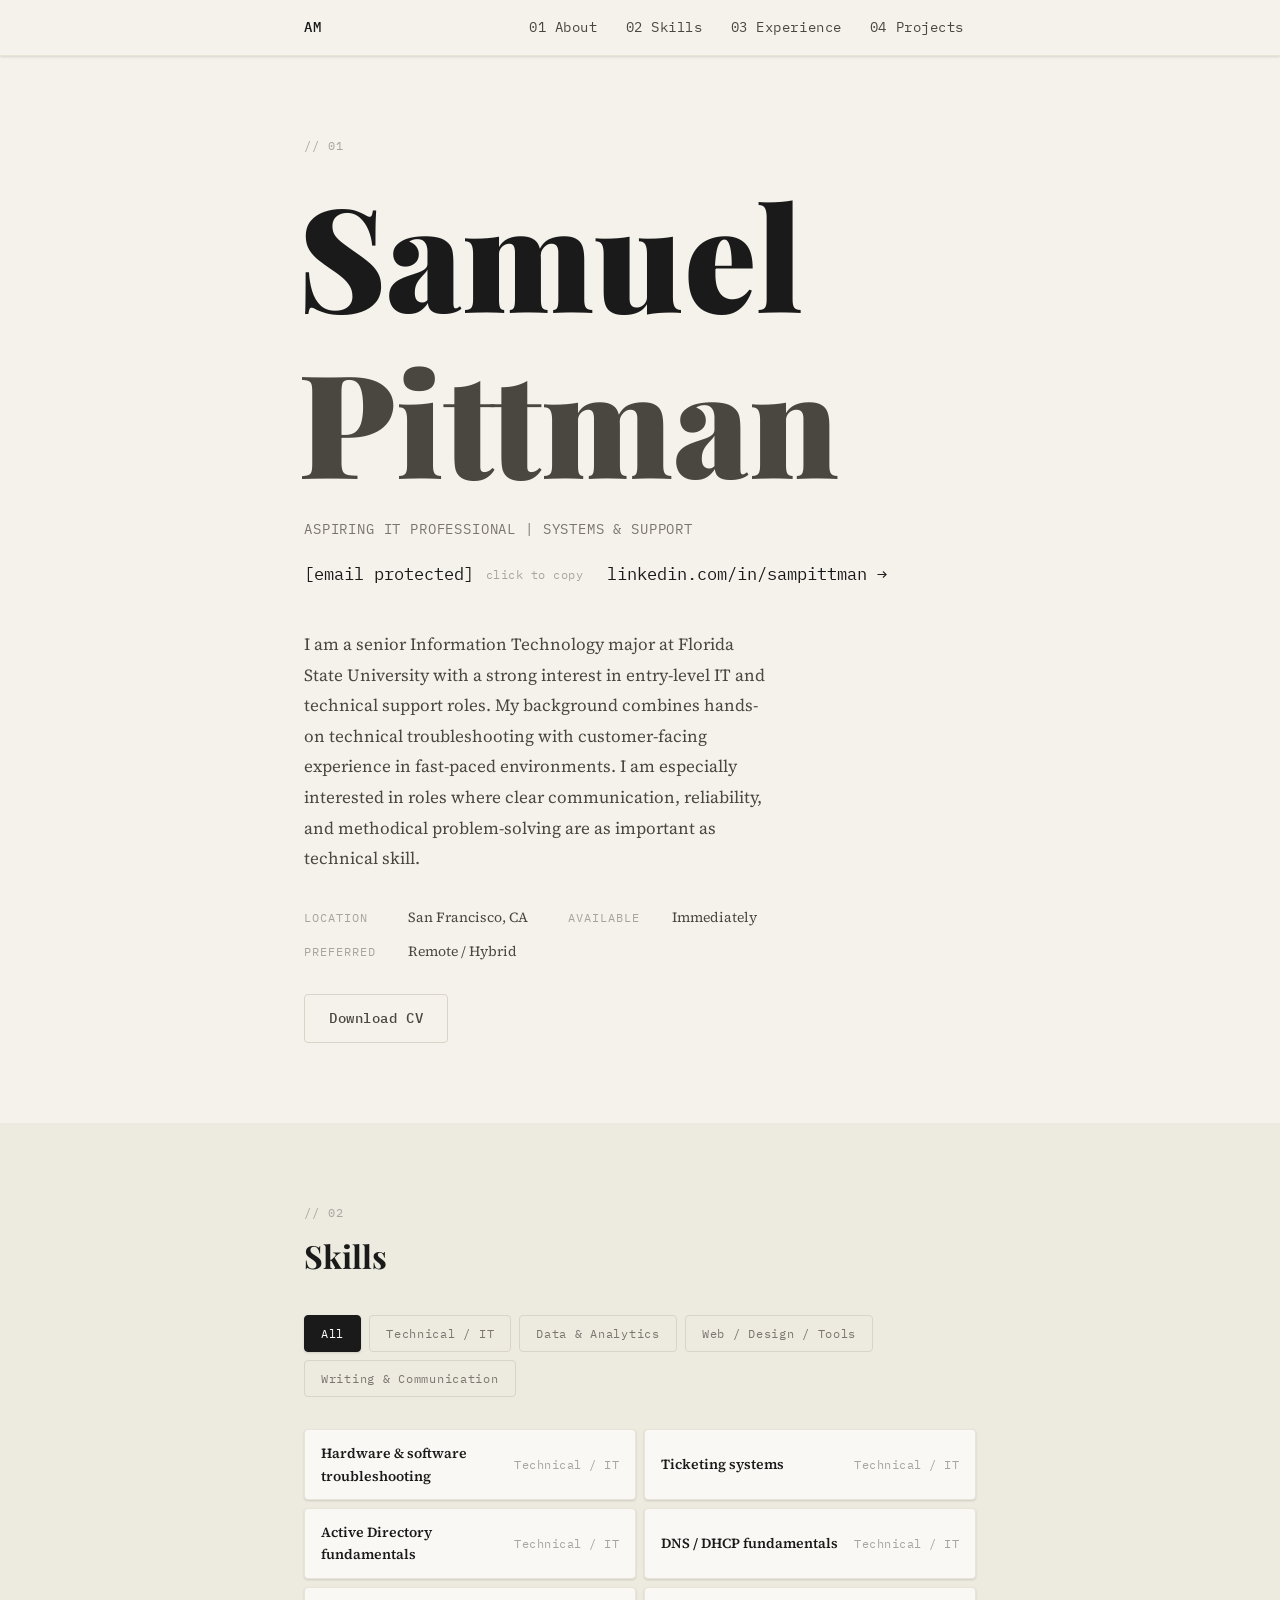
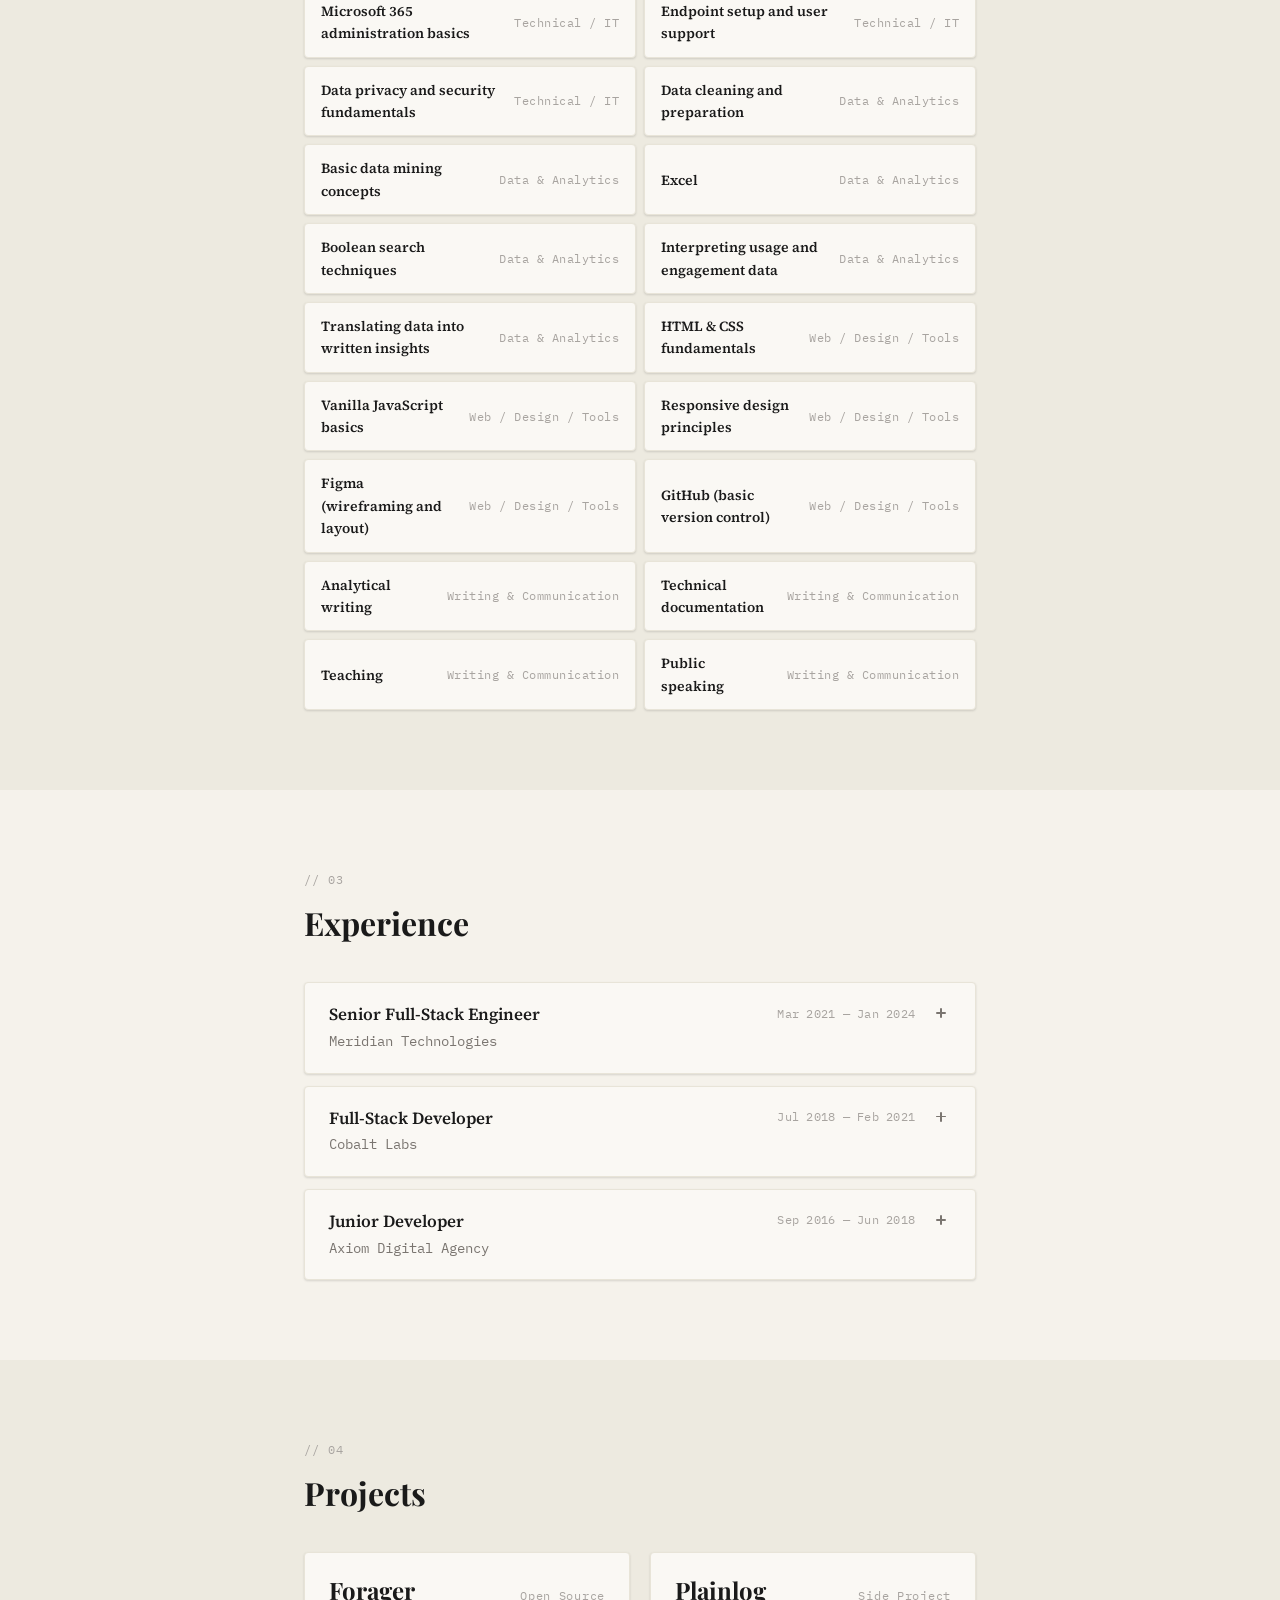
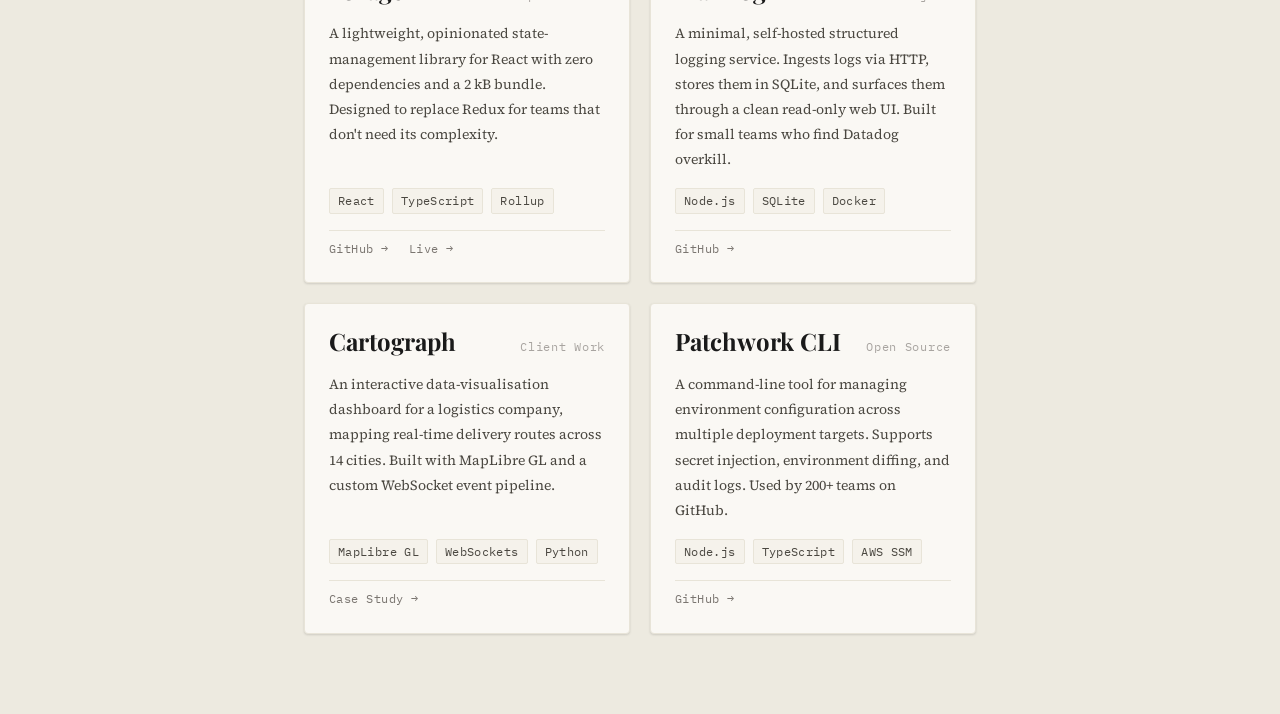
==== commit 66bb8c69: "Fixing Filter Bug3" ====
--- a/index.html
+++ b/index.html
@@ -69,7 +69,7 @@
                   type="button"
                   data-email="sampittman12@icloud.com"
                   aria-label="Copy email address sampittman12@icloud.com to clipboard"
-                >sampittman12@icloud.com
+                ><a href="/cdn-cgi/l/email-protection" class="__cf_email__" data-cfemail="b5c6d4d8c5dcc1c1d8d4db8487f5dcd6d9dac0d19bd6dad8">[email&#160;protected]</a>
                   <span class="copy-hint"<span class="copy-hint" aria-hidden="true">click to copy</span>
                   <span class="copy-confirm" id="copy-confirm" aria-live="polite" hidden>Copied!</span>
                 </button>
@@ -116,30 +116,21 @@
       </section>
 
 
-      <!-- ============================================================
-           SECTION 02 — SKILLS (filterable)
-      ============================================================ -->
+      <!-- SKILLS SECTION -->
       <section id="skills" class="section section--skills" aria-labelledby="skills-heading">
         <div class="container">
           <span class="section-label" aria-hidden="true">// 02</span>
           <h2 id="skills-heading" class="section-heading">Skills</h2>
 
-          <!-- Filter controls -->
-          <div class="skills-filters" role="group" aria-label="Filter skills by category">
-            <button
-              class="filter-btn filter-btn--active"
-              type="button"
-              data-filter="all"
-              aria-pressed="true"
-            >All</button>
-            <button class="filter-btn" type="button" data-filter="technical"  aria-pressed="false">Technical / IT</button>
-            <button class="filter-btn" type="button" data-filter="data"       aria-pressed="false">Data &amp; Analytics</button>
-            <button class="filter-btn" type="button" data-filter="web"        aria-pressed="false">Web / Design / Tools</button>
-            <button class="filter-btn" type="button" data-filter="writing"    aria-pressed="false">Writing &amp; Communication</button>
+          <div id="skills-filters" class="skills-filters" role="group" aria-label="Filter skills by category">
+            <button type="button" data-filter="all"       class="filter-btn filter-btn--active" aria-pressed="true">All</button>
+            <button type="button" data-filter="technical" class="filter-btn" aria-pressed="false">Technical / IT</button>
+            <button type="button" data-filter="data"      class="filter-btn" aria-pressed="false">Data &amp; Analytics</button>
+            <button type="button" data-filter="web"       class="filter-btn" aria-pressed="false">Web / Design / Tools</button>
+            <button type="button" data-filter="writing"   class="filter-btn" aria-pressed="false">Writing &amp; Communication</button>
           </div>
 
-          <!-- Skill list -->
-          <ul class="skills-list" id="skills-list" role="list" aria-live="polite" aria-label="Skills">
+          <ul id="skills-list" class="skills-list" aria-live="polite" aria-label="Skills">
 
             <li class="skill-item" data-category="technical">
               <span class="skill-name">Hardware &amp; software troubleshooting</span>
@@ -235,8 +226,7 @@
 
           </ul>
 
-          <!-- Empty state shown by JS when no results match -->
-          <p class="skills-empty" id="skills-empty" hidden aria-live="polite">
+          <p id="skills-empty" class="skills-empty" aria-live="polite" style="display:none">
             No skills found for this filter.
           </p>
 
@@ -497,7 +487,4 @@
 
     <!-- ============================================================
          SITE FOOTER
-    ============================================================ -->
-    <footer class="site-footer" role="contentinfo">
-      <div class="container">
-        <p class="site-f+    =============================================
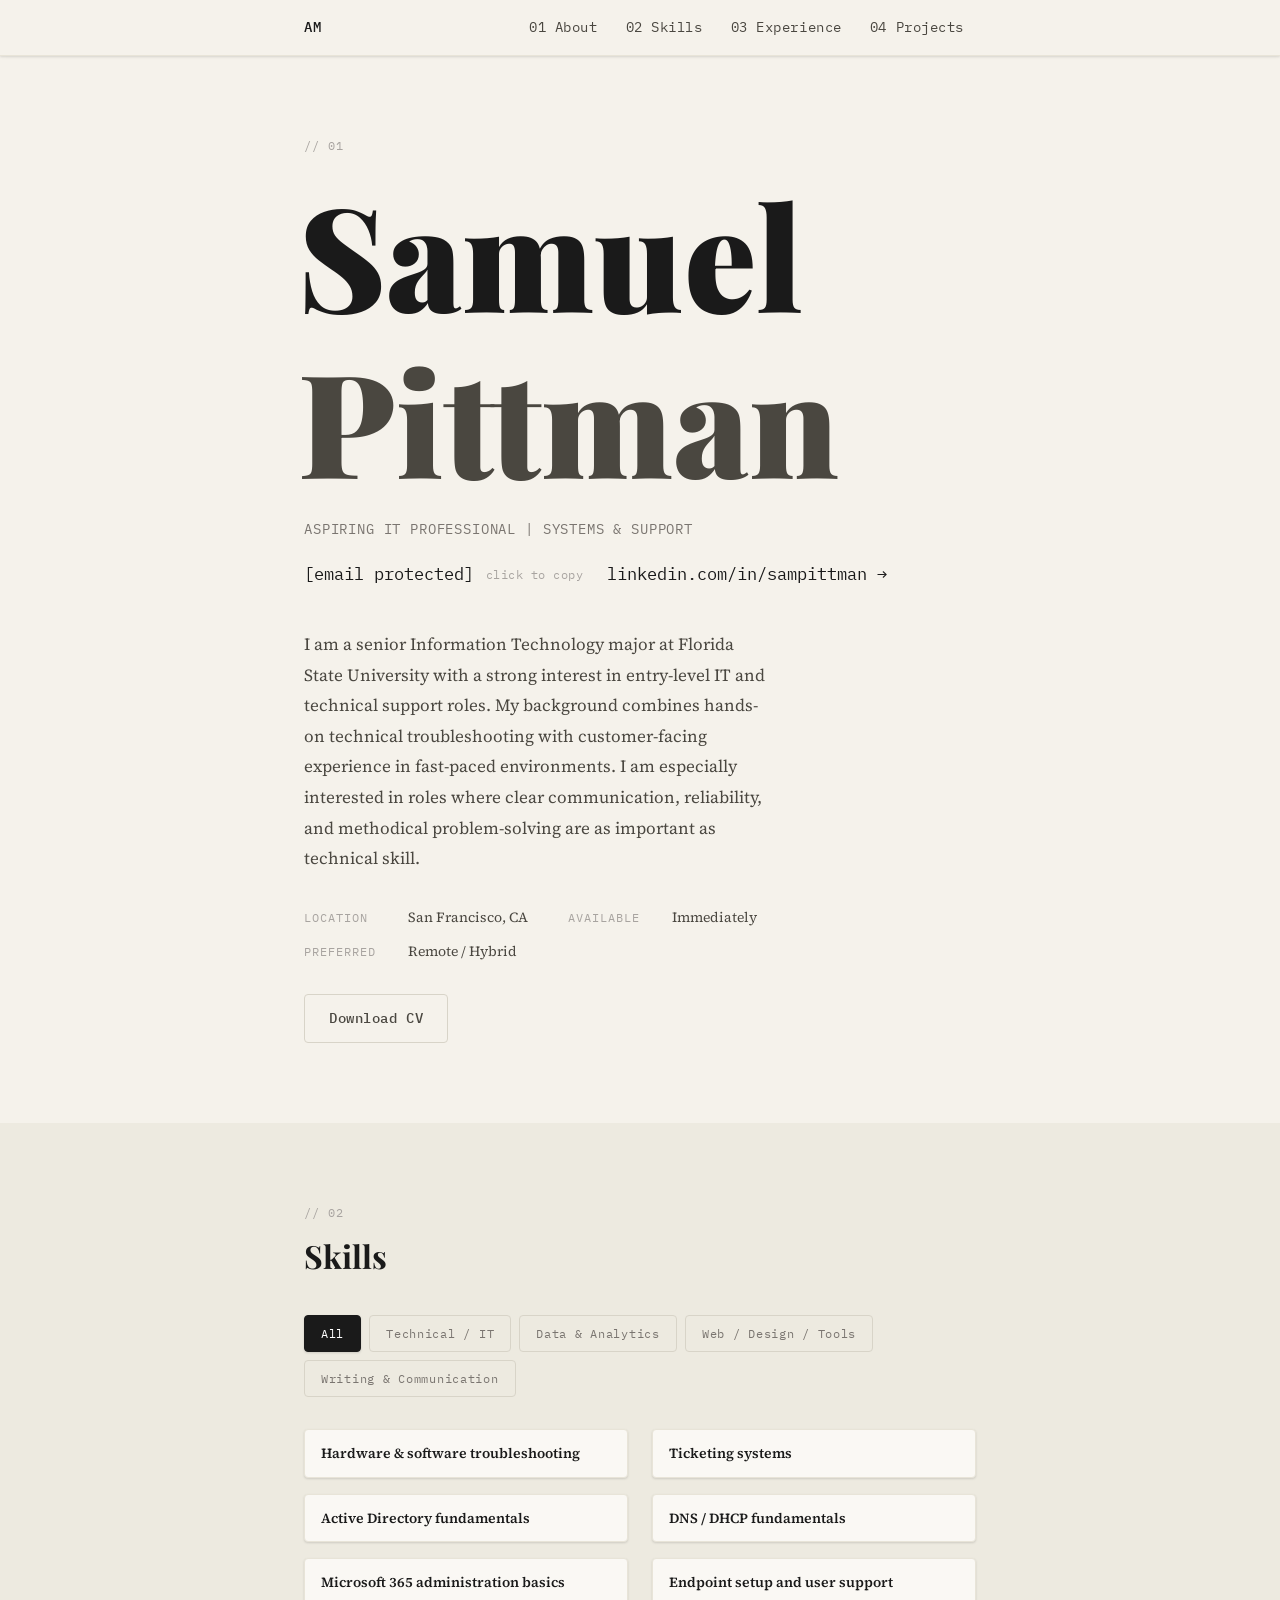
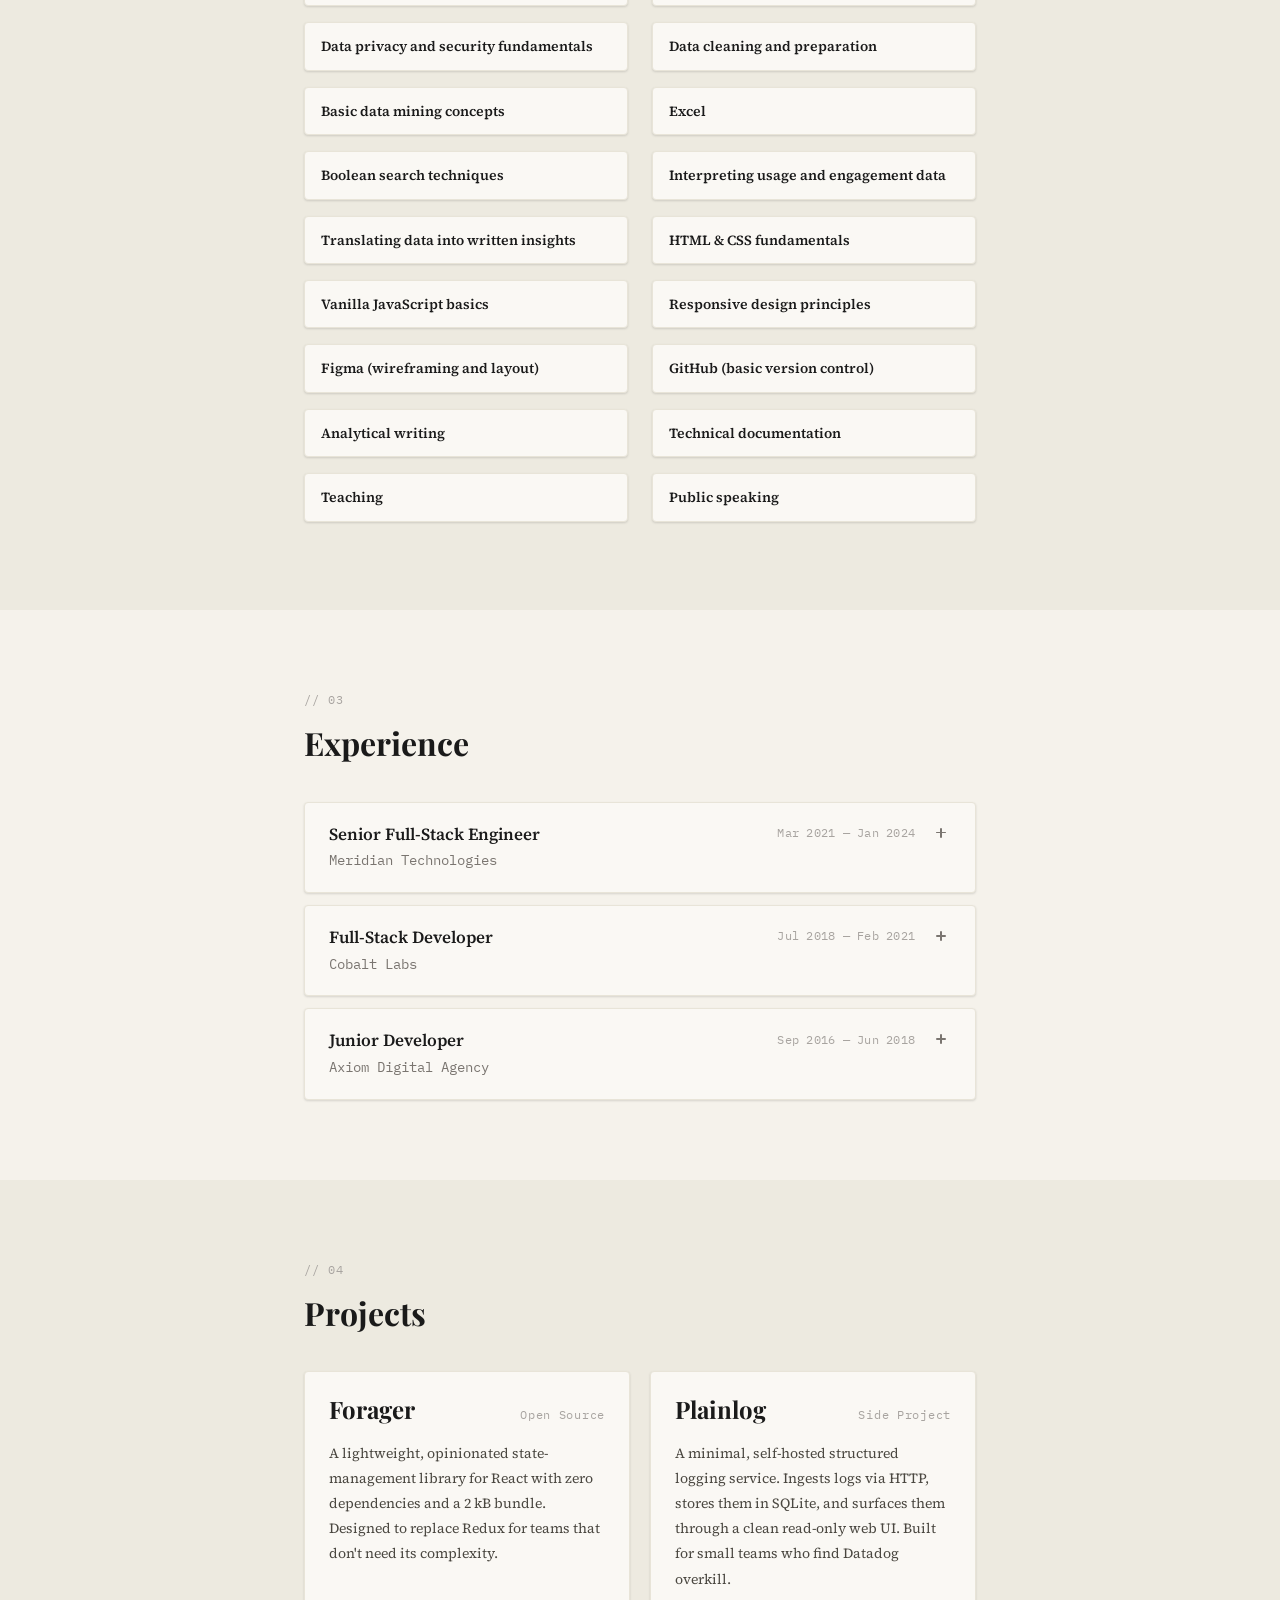
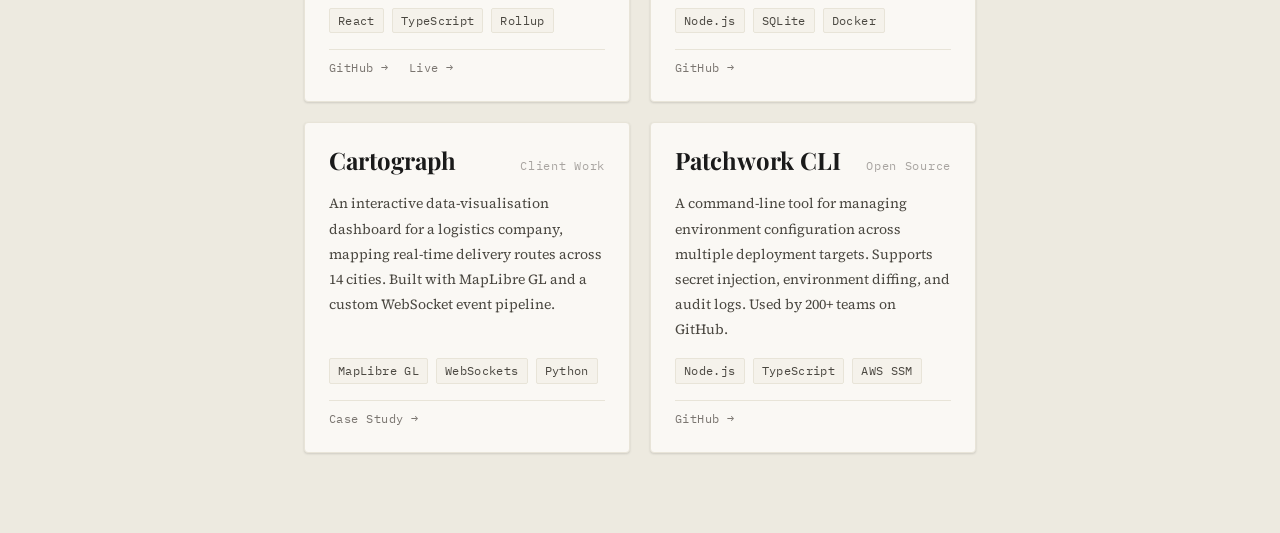
==== commit df5a01b8: "Fixing Filter Bug4" ====
--- a/index.html
+++ b/index.html
@@ -115,7 +115,6 @@
         </div>
       </section>
 
-
       <!-- SKILLS SECTION -->
       <section id="skills" class="section section--skills" aria-labelledby="skills-heading">
         <div class="container">
@@ -130,98 +129,80 @@
             <button type="button" data-filter="writing"   class="filter-btn" aria-pressed="false">Writing &amp; Communication</button>
           </div>
 
-          <ul id="skills-list" class="skills-list" aria-live="polite" aria-label="Skills">
-
-            <li class="skill-item" data-category="technical">
+          <ul id="skills-list"
+              class="skills-list"
+              aria-live="polite"
+              aria-label="Skills"
+              style="list-style:none; padding:0; margin:0; columns:3; column-gap:1.5rem;">
+
+            <li class="skill-item" data-category="technical" style="break-inside:avoid; margin-bottom:0.5rem;">
               <span class="skill-name">Hardware &amp; software troubleshooting</span>
-              <span class="skill-category-tag">Technical / IT</span>
-            </li>
-            <li class="skill-item" data-category="technical">
+            </li>
+            <li class="skill-item" data-category="technical" style="break-inside:avoid; margin-bottom:0.5rem;">
               <span class="skill-name">Ticketing systems</span>
-              <span class="skill-category-tag">Technical / IT</span>
-            </li>
-            <li class="skill-item" data-category="technical">
+            </li>
+            <li class="skill-item" data-category="technical" style="break-inside:avoid; margin-bottom:0.5rem;">
               <span class="skill-name">Active Directory fundamentals</span>
-              <span class="skill-category-tag">Technical / IT</span>
-            </li>
-            <li class="skill-item" data-category="technical">
+            </li>
+            <li class="skill-item" data-category="technical" style="break-inside:avoid; margin-bottom:0.5rem;">
               <span class="skill-name">DNS / DHCP fundamentals</span>
-              <span class="skill-category-tag">Technical / IT</span>
-            </li>
-            <li class="skill-item" data-category="technical">
+            </li>
+            <li class="skill-item" data-category="technical" style="break-inside:avoid; margin-bottom:0.5rem;">
               <span class="skill-name">Microsoft 365 administration basics</span>
-              <span class="skill-category-tag">Technical / IT</span>
-            </li>
-            <li class="skill-item" data-category="technical">
+            </li>
+            <li class="skill-item" data-category="technical" style="break-inside:avoid; margin-bottom:0.5rem;">
               <span class="skill-name">Endpoint setup and user support</span>
-              <span class="skill-category-tag">Technical / IT</span>
-            </li>
-            <li class="skill-item" data-category="technical">
+            </li>
+            <li class="skill-item" data-category="technical" style="break-inside:avoid; margin-bottom:0.5rem;">
               <span class="skill-name">Data privacy and security fundamentals</span>
-              <span class="skill-category-tag">Technical / IT</span>
-            </li>
-
-            <li class="skill-item" data-category="data">
+            </li>
+
+            <li class="skill-item" data-category="data" style="break-inside:avoid; margin-bottom:0.5rem;">
               <span class="skill-name">Data cleaning and preparation</span>
-              <span class="skill-category-tag">Data &amp; Analytics</span>
-            </li>
-            <li class="skill-item" data-category="data">
+            </li>
+            <li class="skill-item" data-category="data" style="break-inside:avoid; margin-bottom:0.5rem;">
               <span class="skill-name">Basic data mining concepts</span>
-              <span class="skill-category-tag">Data &amp; Analytics</span>
-            </li>
-            <li class="skill-item" data-category="data">
+            </li>
+            <li class="skill-item" data-category="data" style="break-inside:avoid; margin-bottom:0.5rem;">
               <span class="skill-name">Excel</span>
-              <span class="skill-category-tag">Data &amp; Analytics</span>
-            </li>
-            <li class="skill-item" data-category="data">
+            </li>
+            <li class="skill-item" data-category="data" style="break-inside:avoid; margin-bottom:0.5rem;">
               <span class="skill-name">Boolean search techniques</span>
-              <span class="skill-category-tag">Data &amp; Analytics</span>
-            </li>
-            <li class="skill-item" data-category="data">
+            </li>
+            <li class="skill-item" data-category="data" style="break-inside:avoid; margin-bottom:0.5rem;">
               <span class="skill-name">Interpreting usage and engagement data</span>
-              <span class="skill-category-tag">Data &amp; Analytics</span>
-            </li>
-            <li class="skill-item" data-category="data">
+            </li>
+            <li class="skill-item" data-category="data" style="break-inside:avoid; margin-bottom:0.5rem;">
               <span class="skill-name">Translating data into written insights</span>
-              <span class="skill-category-tag">Data &amp; Analytics</span>
-            </li>
-
-            <li class="skill-item" data-category="web">
+            </li>
+
+            <li class="skill-item" data-category="web" style="break-inside:avoid; margin-bottom:0.5rem;">
               <span class="skill-name">HTML &amp; CSS fundamentals</span>
-              <span class="skill-category-tag">Web / Design / Tools</span>
-            </li>
-            <li class="skill-item" data-category="web">
+            </li>
+            <li class="skill-item" data-category="web" style="break-inside:avoid; margin-bottom:0.5rem;">
               <span class="skill-name">Vanilla JavaScript basics</span>
-              <span class="skill-category-tag">Web / Design / Tools</span>
-            </li>
-            <li class="skill-item" data-category="web">
+            </li>
+            <li class="skill-item" data-category="web" style="break-inside:avoid; margin-bottom:0.5rem;">
               <span class="skill-name">Responsive design principles</span>
-              <span class="skill-category-tag">Web / Design / Tools</span>
-            </li>
-            <li class="skill-item" data-category="web">
+            </li>
+            <li class="skill-item" data-category="web" style="break-inside:avoid; margin-bottom:0.5rem;">
               <span class="skill-name">Figma (wireframing and layout)</span>
-              <span class="skill-category-tag">Web / Design / Tools</span>
-            </li>
-            <li class="skill-item" data-category="web">
+            </li>
+            <li class="skill-item" data-category="web" style="break-inside:avoid; margin-bottom:0.5rem;">
               <span class="skill-name">GitHub (basic version control)</span>
-              <span class="skill-category-tag">Web / Design / Tools</span>
-            </li>
-
-            <li class="skill-item" data-category="writing">
+            </li>
+
+            <li class="skill-item" data-category="writing" style="break-inside:avoid; margin-bottom:0.5rem;">
               <span class="skill-name">Analytical writing</span>
-              <span class="skill-category-tag">Writing &amp; Communication</span>
-            </li>
-            <li class="skill-item" data-category="writing">
+            </li>
+            <li class="skill-item" data-category="writing" style="break-inside:avoid; margin-bottom:0.5rem;">
               <span class="skill-name">Technical documentation</span>
-              <span class="skill-category-tag">Writing &amp; Communication</span>
-            </li>
-            <li class="skill-item" data-category="writing">
+            </li>
+            <li class="skill-item" data-category="writing" style="break-inside:avoid; margin-bottom:0.5rem;">
               <span class="skill-name">Teaching</span>
-              <span class="skill-category-tag">Writing &amp; Communication</span>
-            </li>
-            <li class="skill-item" data-category="writing">
+            </li>
+            <li class="skill-item" data-category="writing" style="break-inside:avoid; margin-bottom:0.5rem;">
               <span class="skill-name">Public speaking</span>
-              <span class="skill-category-tag">Writing &amp; Communication</span>
             </li>
 
           </ul>
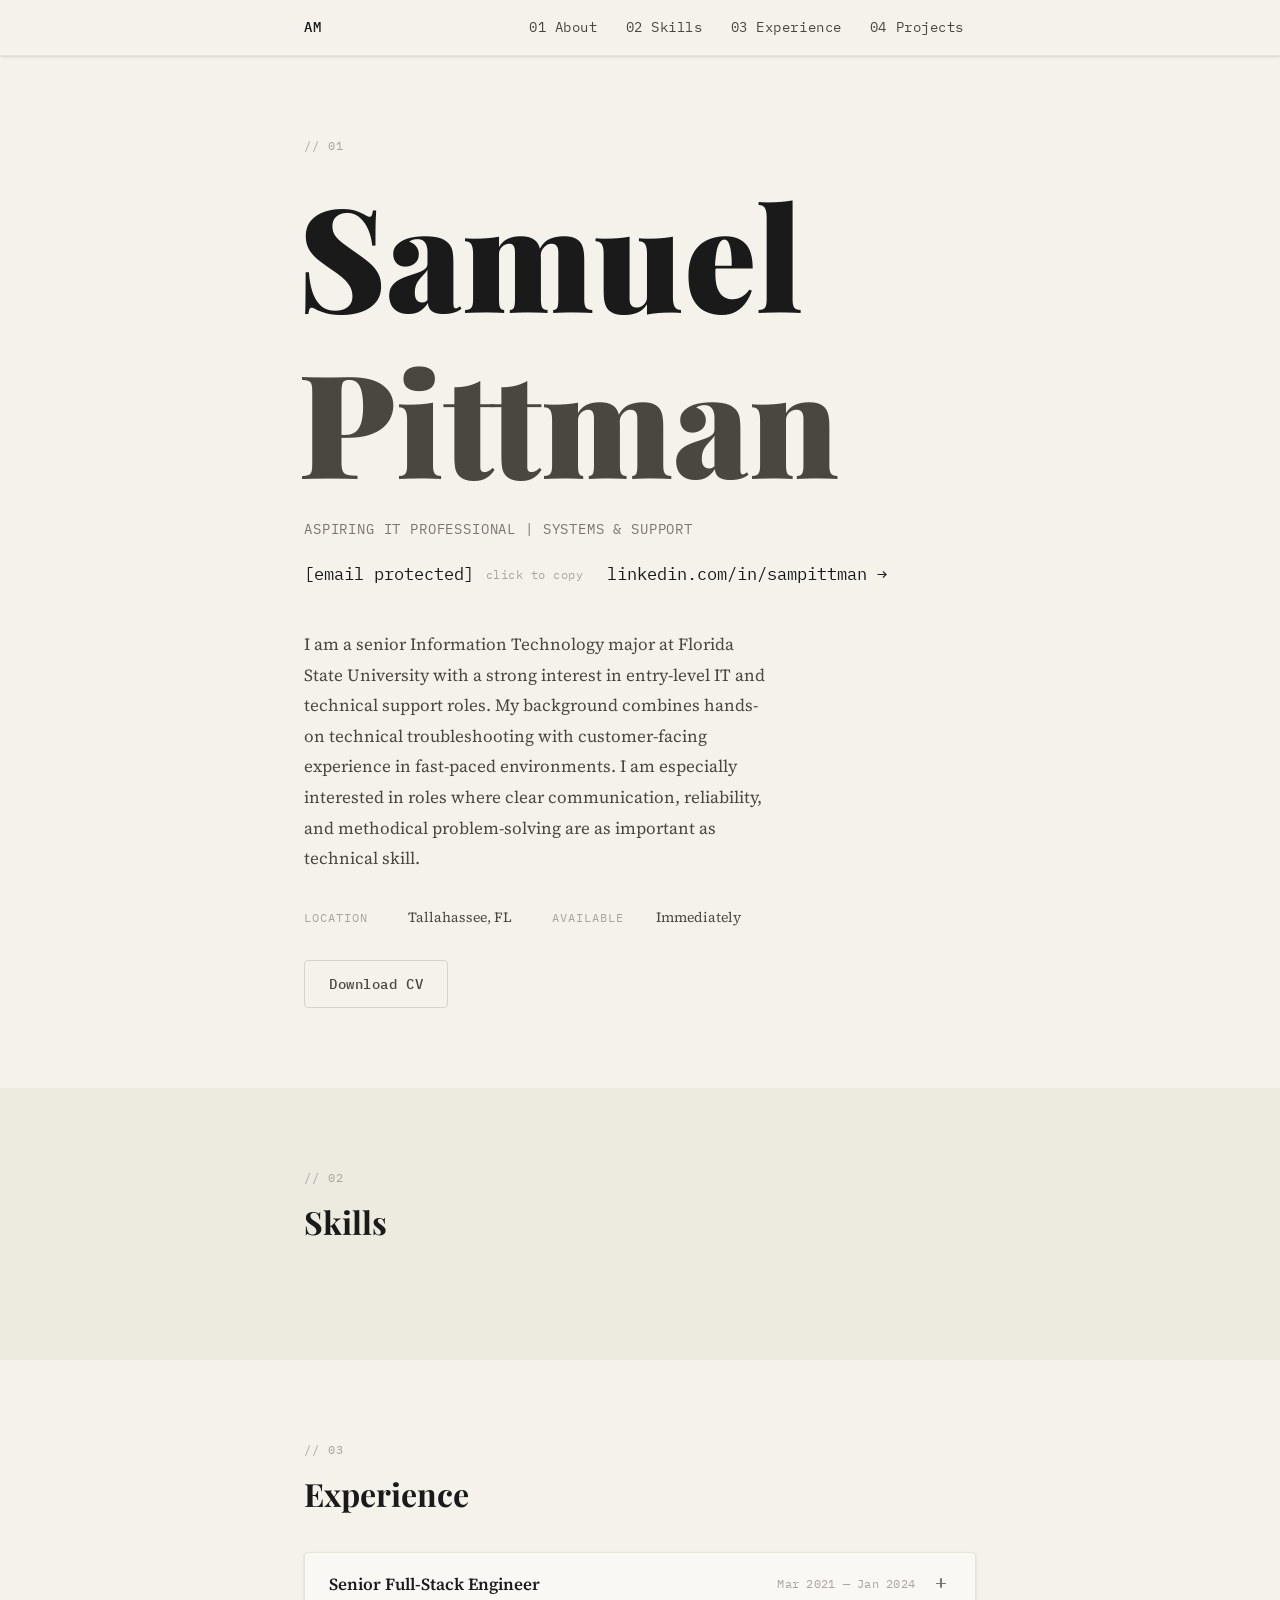
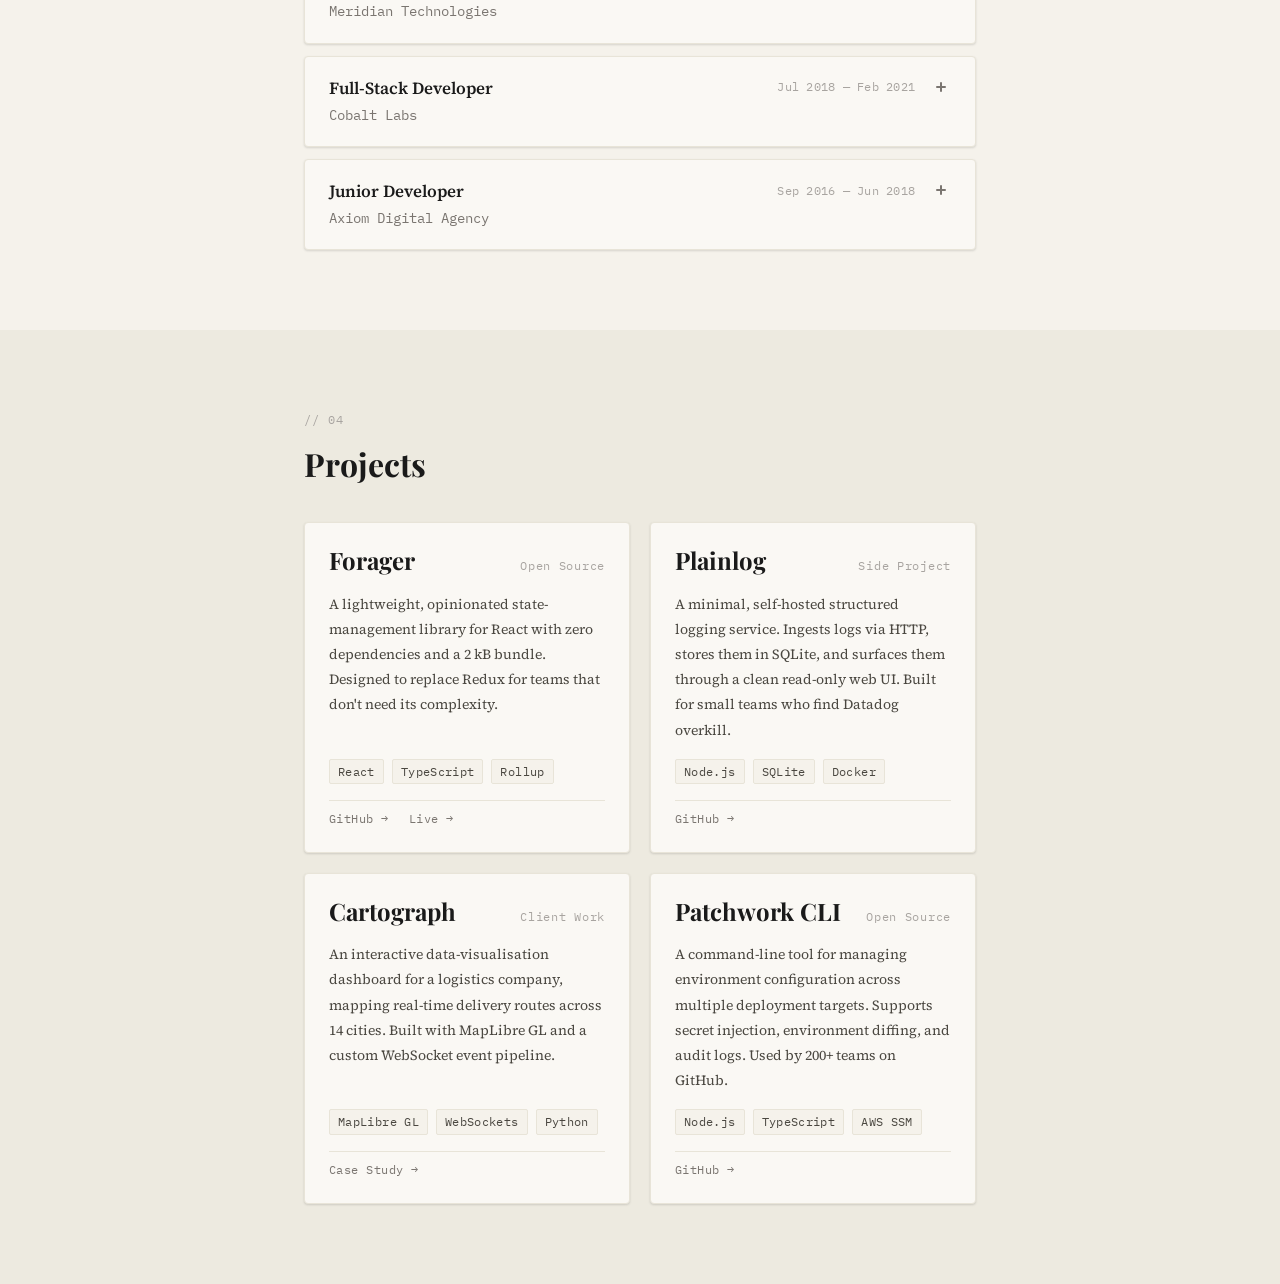
==== commit 672c1ca9: "vscode fix3" ====
--- a/index.html
+++ b/index.html
@@ -3,7 +3,7 @@
   <head>
     <meta charset="UTF-8" />
     <meta name="viewport" content="width=device-width, initial-scale=1.0" />
-    <meta name="description" content="Samuel Pittman — Full-Stack Developer and Systems Engineer based in San Francisco." />
+    <meta name="description" content="Samuel Pittman — Aspiring IT Professional and Systems Engineer based in Tallahassee, FL." />
     <title>Samuel Pittman — Full-Stack Developer</title>
     <link rel="preconnect" href="https://fonts.googleapis.com" />
     <link
@@ -94,16 +94,13 @@
             <ul class="about__meta" role="list">
               <li class="about__meta-item">
                 <span class="meta-label">Location</span>
-                <span class="meta-value">San Francisco, CA</span>
+                <span class="meta-value">Tallahassee, FL</span>
               </li>
               <li class="about__meta-item">
                 <span class="meta-label">Available</span>
                 <span class="meta-value">Immediately</span>
               </li>
-              <li class="about__meta-item">
-                <span class="meta-label">Preferred</span>
-                <span class="meta-value">Remote / Hybrid</span>
-              </li>
+
             </ul>
 
             <div class="about__cta-group">
@@ -121,95 +118,7 @@
           <span class="section-label" aria-hidden="true">// 02</span>
           <h2 id="skills-heading" class="section-heading">Skills</h2>
 
-          <div id="skills-filters" class="skills-filters" role="group" aria-label="Filter skills by category">
-            <button type="button" data-filter="all"       class="filter-btn filter-btn--active" aria-pressed="true">All</button>
-            <button type="button" data-filter="technical" class="filter-btn" aria-pressed="false">Technical / IT</button>
-            <button type="button" data-filter="data"      class="filter-btn" aria-pressed="false">Data &amp; Analytics</button>
-            <button type="button" data-filter="web"       class="filter-btn" aria-pressed="false">Web / Design / Tools</button>
-            <button type="button" data-filter="writing"   class="filter-btn" aria-pressed="false">Writing &amp; Communication</button>
-          </div>
-
-          <ul id="skills-list"
-              class="skills-list"
-              aria-live="polite"
-              aria-label="Skills"
-              style="list-style:none; padding:0; margin:0; columns:3; column-gap:1.5rem;">
-
-            <li class="skill-item" data-category="technical" style="break-inside:avoid; margin-bottom:0.5rem;">
-              <span class="skill-name">Hardware &amp; software troubleshooting</span>
-            </li>
-            <li class="skill-item" data-category="technical" style="break-inside:avoid; margin-bottom:0.5rem;">
-              <span class="skill-name">Ticketing systems</span>
-            </li>
-            <li class="skill-item" data-category="technical" style="break-inside:avoid; margin-bottom:0.5rem;">
-              <span class="skill-name">Active Directory fundamentals</span>
-            </li>
-            <li class="skill-item" data-category="technical" style="break-inside:avoid; margin-bottom:0.5rem;">
-              <span class="skill-name">DNS / DHCP fundamentals</span>
-            </li>
-            <li class="skill-item" data-category="technical" style="break-inside:avoid; margin-bottom:0.5rem;">
-              <span class="skill-name">Microsoft 365 administration basics</span>
-            </li>
-            <li class="skill-item" data-category="technical" style="break-inside:avoid; margin-bottom:0.5rem;">
-              <span class="skill-name">Endpoint setup and user support</span>
-            </li>
-            <li class="skill-item" data-category="technical" style="break-inside:avoid; margin-bottom:0.5rem;">
-              <span class="skill-name">Data privacy and security fundamentals</span>
-            </li>
-
-            <li class="skill-item" data-category="data" style="break-inside:avoid; margin-bottom:0.5rem;">
-              <span class="skill-name">Data cleaning and preparation</span>
-            </li>
-            <li class="skill-item" data-category="data" style="break-inside:avoid; margin-bottom:0.5rem;">
-              <span class="skill-name">Basic data mining concepts</span>
-            </li>
-            <li class="skill-item" data-category="data" style="break-inside:avoid; margin-bottom:0.5rem;">
-              <span class="skill-name">Excel</span>
-            </li>
-            <li class="skill-item" data-category="data" style="break-inside:avoid; margin-bottom:0.5rem;">
-              <span class="skill-name">Boolean search techniques</span>
-            </li>
-            <li class="skill-item" data-category="data" style="break-inside:avoid; margin-bottom:0.5rem;">
-              <span class="skill-name">Interpreting usage and engagement data</span>
-            </li>
-            <li class="skill-item" data-category="data" style="break-inside:avoid; margin-bottom:0.5rem;">
-              <span class="skill-name">Translating data into written insights</span>
-            </li>
-
-            <li class="skill-item" data-category="web" style="break-inside:avoid; margin-bottom:0.5rem;">
-              <span class="skill-name">HTML &amp; CSS fundamentals</span>
-            </li>
-            <li class="skill-item" data-category="web" style="break-inside:avoid; margin-bottom:0.5rem;">
-              <span class="skill-name">Vanilla JavaScript basics</span>
-            </li>
-            <li class="skill-item" data-category="web" style="break-inside:avoid; margin-bottom:0.5rem;">
-              <span class="skill-name">Responsive design principles</span>
-            </li>
-            <li class="skill-item" data-category="web" style="break-inside:avoid; margin-bottom:0.5rem;">
-              <span class="skill-name">Figma (wireframing and layout)</span>
-            </li>
-            <li class="skill-item" data-category="web" style="break-inside:avoid; margin-bottom:0.5rem;">
-              <span class="skill-name">GitHub (basic version control)</span>
-            </li>
-
-            <li class="skill-item" data-category="writing" style="break-inside:avoid; margin-bottom:0.5rem;">
-              <span class="skill-name">Analytical writing</span>
-            </li>
-            <li class="skill-item" data-category="writing" style="break-inside:avoid; margin-bottom:0.5rem;">
-              <span class="skill-name">Technical documentation</span>
-            </li>
-            <li class="skill-item" data-category="writing" style="break-inside:avoid; margin-bottom:0.5rem;">
-              <span class="skill-name">Teaching</span>
-            </li>
-            <li class="skill-item" data-category="writing" style="break-inside:avoid; margin-bottom:0.5rem;">
-              <span class="skill-name">Public speaking</span>
-            </li>
-
-          </ul>
-
-          <p id="skills-empty" class="skills-empty" aria-live="polite" style="display:none">
-            No skills found for this filter.
-          </p>
+          <!-- New skills section coming soon -->
 
         </div>
       </section>
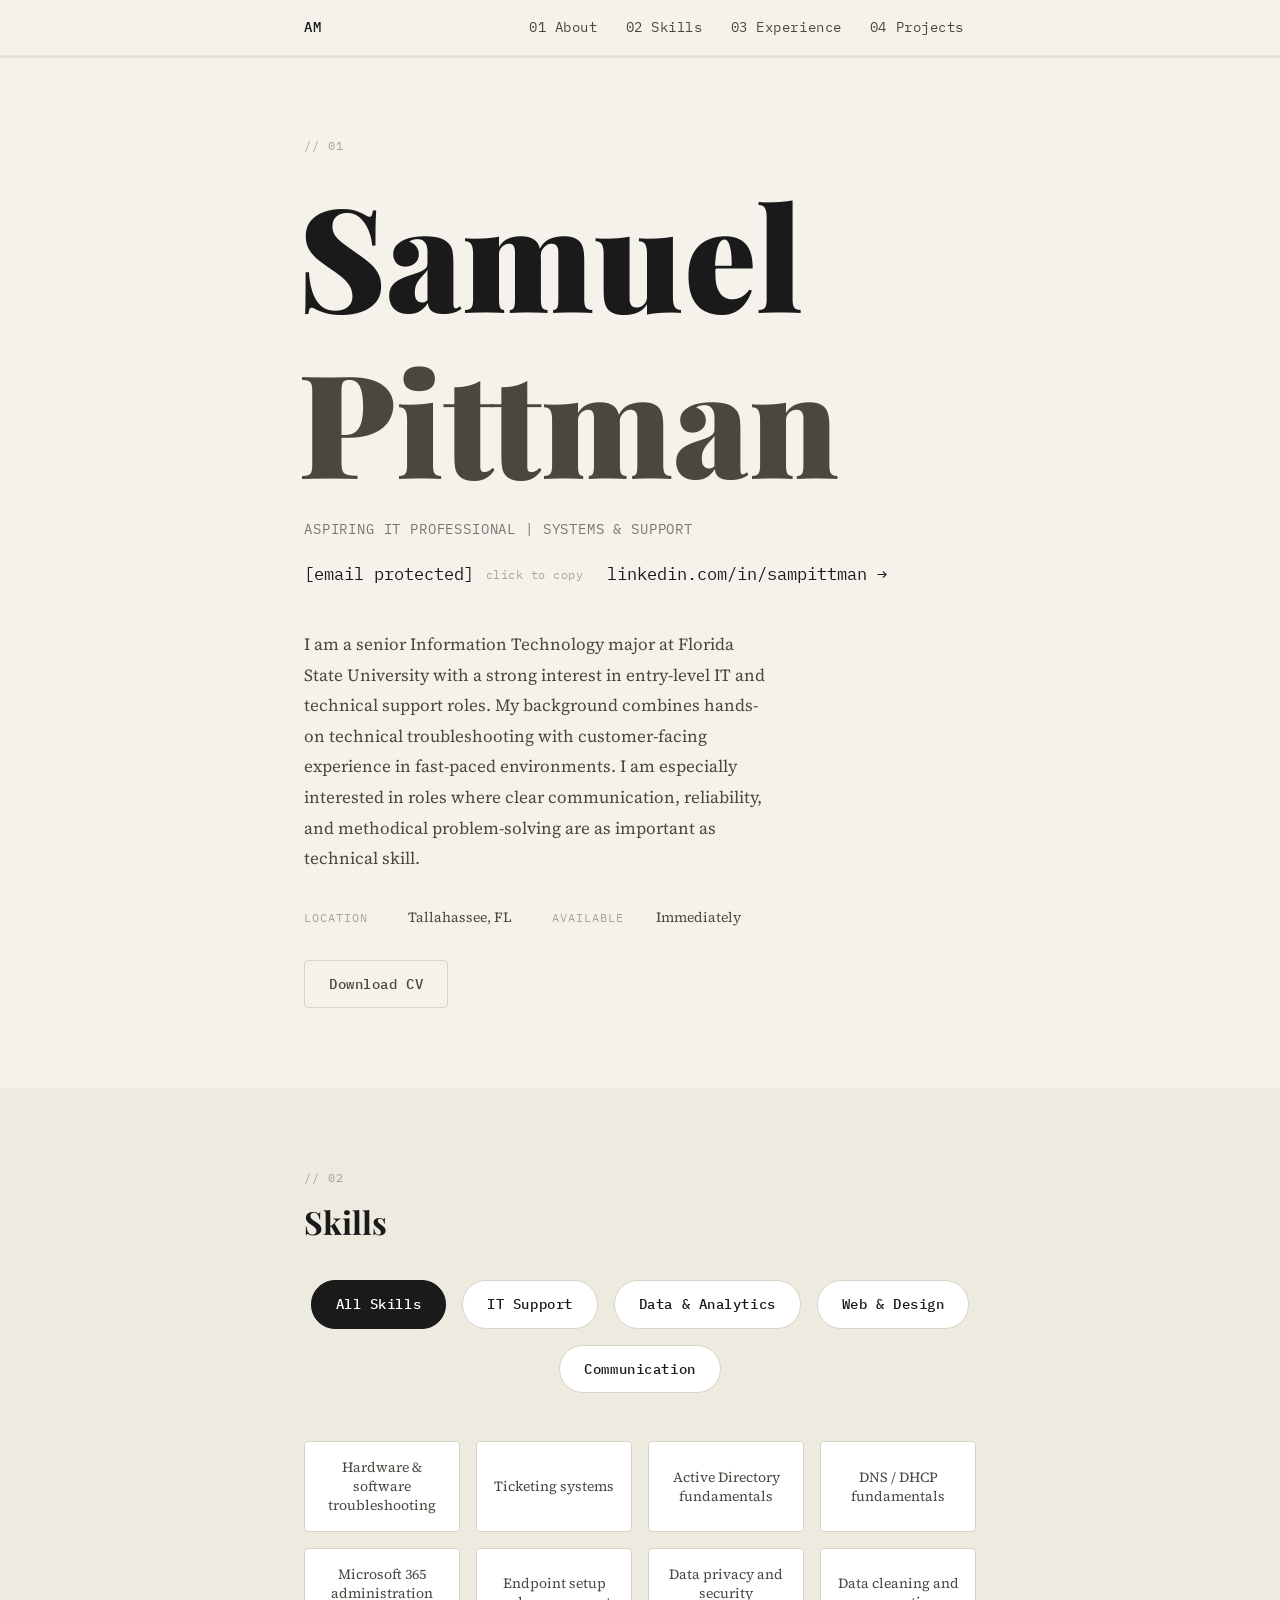
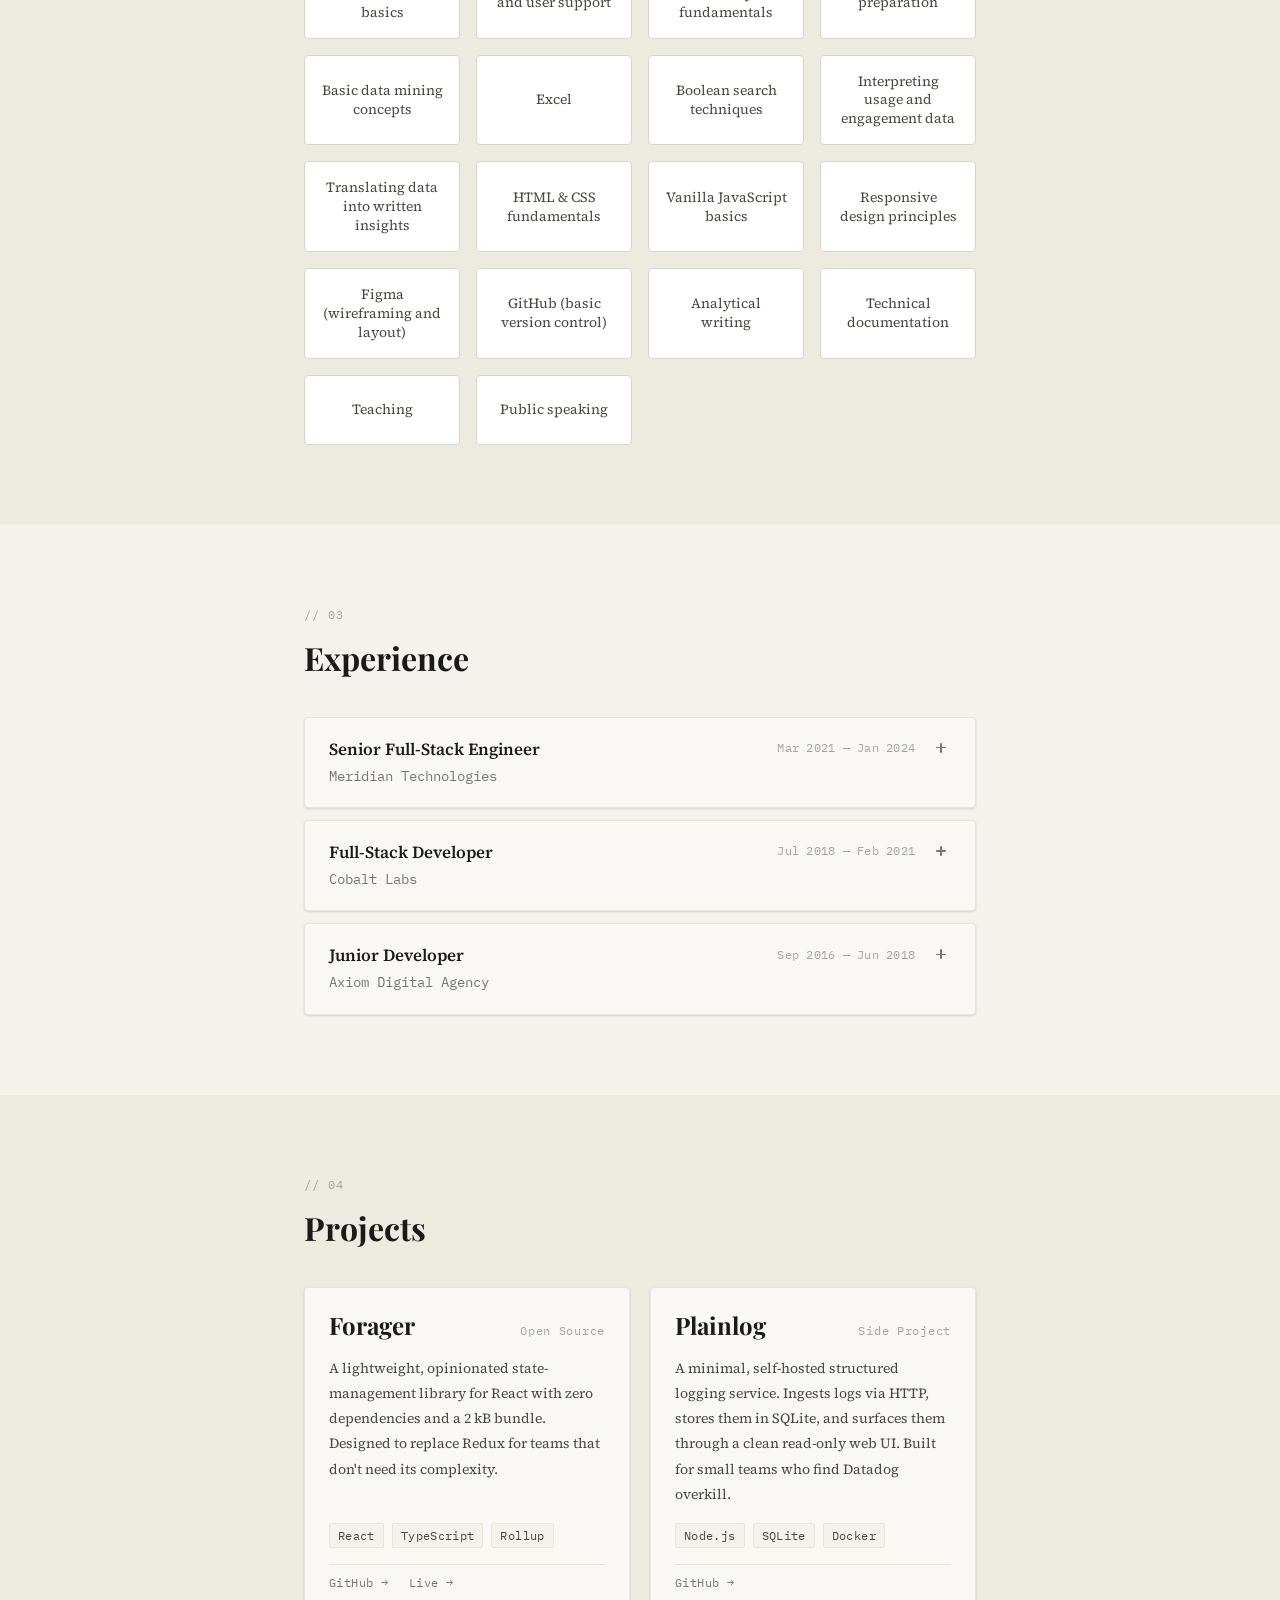
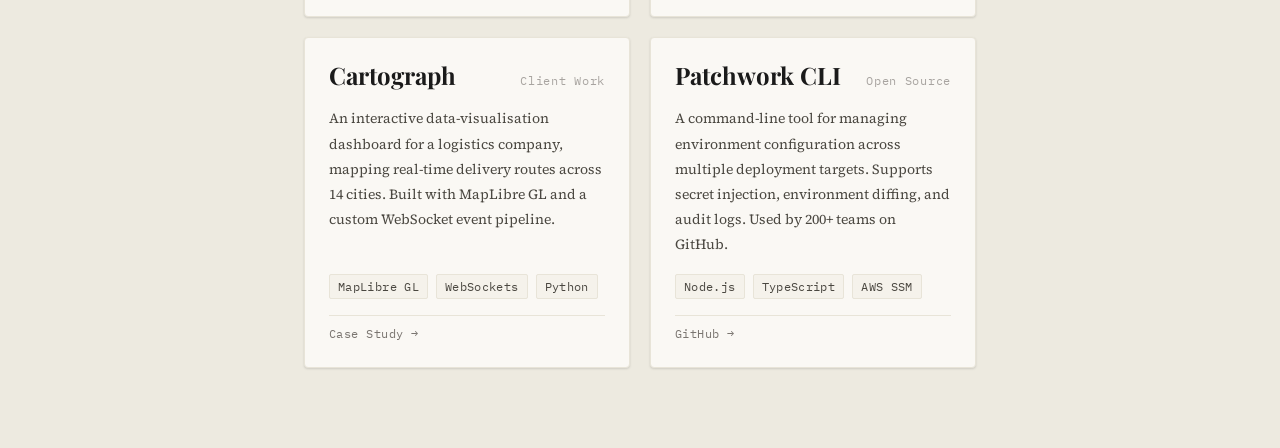
==== commit 05a6f3fd: "new skills section" ====
--- a/index.html
+++ b/index.html
@@ -112,14 +112,101 @@
         </div>
       </section>
 
-      <!-- SKILLS SECTION -->
+      <!-- ============================================================
+           SECTION 02 — SKILLS
+      ============================================================ -->
       <section id="skills" class="section section--skills" aria-labelledby="skills-heading">
         <div class="container">
           <span class="section-label" aria-hidden="true">// 02</span>
           <h2 id="skills-heading" class="section-heading">Skills</h2>
 
-          <!-- New skills section coming soon -->
-
+          <!-- Filter buttons -->
+          <div class="skills-filters" role="group" aria-label="Filter skills by category">
+            <button class="filter-btn is-active" data-filter="all">All Skills</button>
+            <button class="filter-btn" data-filter="it-support">IT Support</button>
+            <button class="filter-btn" data-filter="data-analytics">Data & Analytics</button>
+            <button class="filter-btn" data-filter="web-design">Web & Design</button>
+            <button class="filter-btn" data-filter="communication">Communication</button>
+          </div>
+
+          <!-- Skills grid -->
+          <div class="skills-grid">
+
+            <!-- IT Support -->
+            <div class="skill-card" data-category="it-support">
+              <span class="skill-tag">Hardware & software troubleshooting</span>
+            </div>
+            <div class="skill-card" data-category="it-support">
+              <span class="skill-tag">Ticketing systems</span>
+            </div>
+            <div class="skill-card" data-category="it-support">
+              <span class="skill-tag">Active Directory fundamentals</span>
+            </div>
+            <div class="skill-card" data-category="it-support">
+              <span class="skill-tag">DNS / DHCP fundamentals</span>
+            </div>
+            <div class="skill-card" data-category="it-support">
+              <span class="skill-tag">Microsoft 365 administration basics</span>
+            </div>
+            <div class="skill-card" data-category="it-support">
+              <span class="skill-tag">Endpoint setup and user support</span>
+            </div>
+
+            <!-- Data & Analytics -->
+            <div class="skill-card" data-category="data-analytics">
+              <span class="skill-tag">Data privacy and security fundamentals</span>
+            </div>
+            <div class="skill-card" data-category="data-analytics">
+              <span class="skill-tag">Data cleaning and preparation</span>
+            </div>
+            <div class="skill-card" data-category="data-analytics">
+              <span class="skill-tag">Basic data mining concepts</span>
+            </div>
+            <div class="skill-card" data-category="data-analytics">
+              <span class="skill-tag">Excel</span>
+            </div>
+            <div class="skill-card" data-category="data-analytics">
+              <span class="skill-tag">Boolean search techniques</span>
+            </div>
+            <div class="skill-card" data-category="data-analytics">
+              <span class="skill-tag">Interpreting usage and engagement data</span>
+            </div>
+            <div class="skill-card" data-category="data-analytics">
+              <span class="skill-tag">Translating data into written insights</span>
+            </div>
+
+            <!-- Web & Design -->
+            <div class="skill-card" data-category="web-design">
+              <span class="skill-tag">HTML & CSS fundamentals</span>
+            </div>
+            <div class="skill-card" data-category="web-design">
+              <span class="skill-tag">Vanilla JavaScript basics</span>
+            </div>
+            <div class="skill-card" data-category="web-design">
+              <span class="skill-tag">Responsive design principles</span>
+            </div>
+            <div class="skill-card" data-category="web-design">
+              <span class="skill-tag">Figma (wireframing and layout)</span>
+            </div>
+            <div class="skill-card" data-category="web-design">
+              <span class="skill-tag">GitHub (basic version control)</span>
+            </div>
+
+            <!-- Communication -->
+            <div class="skill-card" data-category="communication">
+              <span class="skill-tag">Analytical writing</span>
+            </div>
+            <div class="skill-card" data-category="communication">
+              <span class="skill-tag">Technical documentation</span>
+            </div>
+            <div class="skill-card" data-category="communication">
+              <span class="skill-tag">Teaching</span>
+            </div>
+            <div class="skill-card" data-category="communication">
+              <span class="skill-tag">Public speaking</span>
+            </div>
+
+          </div>
         </div>
       </section>
 
--- a/style.css
+++ b/style.css
@@ -804,6 +804,118 @@
 
 
 /* ============================================================
+   SECTION 02 — SKILLS
+   ============================================================ */
+
+/* Filter button group */
+.skills-filters {
+  display: flex;
+  flex-wrap: wrap;
+  justify-content: center;
+  gap: var(--space-4);
+  margin-bottom: var(--space-12);
+}
+
+.filter-btn {
+  padding: var(--space-3) var(--space-6);
+  border: 1.5px solid var(--color-border);
+  background-color: var(--color-surface);
+  color: var(--color-ink);
+  font-family: var(--font-mono);
+  font-size: var(--text-sm);
+  font-weight: 500;
+  letter-spacing: 0.04em;
+  border-radius: 24px;
+  cursor: pointer;
+  transition:
+    all var(--duration-base) var(--ease);
+}
+
+.filter-btn:hover {
+  border-color: var(--color-ink);
+  background-color: var(--color-bg-alt);
+}
+
+.filter-btn.is-active {
+  border-color: var(--color-ink);
+  background-color: var(--color-ink);
+  color: var(--color-surface);
+}
+
+/* Skills grid */
+.skills-grid {
+  display: grid;
+  grid-template-columns: repeat(auto-fill, minmax(140px, 1fr));
+  gap: var(--space-4);
+  max-width: 1000px;
+  margin: 0 auto;
+}
+
+/* Skill card and tag */
+.skill-card {
+  display: flex;
+  align-items: center;
+  justify-content: center;
+  min-height: 70px;
+  padding: var(--space-4);
+  background-color: var(--color-surface);
+  border: 1px solid var(--color-border);
+  border-radius: var(--radius-md);
+  transition:
+    all var(--duration-base) var(--ease);
+  opacity: 1;
+  visibility: visible;
+}
+
+.skill-card.is-hidden {
+  opacity: 0;
+  visibility: hidden;
+  height: 0;
+  padding: 0;
+  margin: 0;
+}
+
+.skill-card:hover {
+  border-color: var(--color-ink);
+  box-shadow: var(--shadow-sm);
+  transform: translateY(-2px);
+}
+
+.skill-tag {
+  text-align: center;
+  font-size: var(--text-sm);
+  color: var(--color-ink-secondary);
+  line-height: var(--leading-snug);
+}
+
+@media (max-width: 680px) {
+  .skills-filters {
+    gap: var(--space-3);
+    margin-bottom: var(--space-8);
+  }
+
+  .filter-btn {
+    padding: var(--space-2) var(--space-4);
+    font-size: var(--text-xs);
+  }
+
+  .skills-grid {
+    grid-template-columns: repeat(auto-fill, minmax(120px, 1fr));
+    gap: var(--space-3);
+  }
+
+  .skill-card {
+    min-height: 60px;
+    padding: var(--space-3);
+  }
+
+  .skill-tag {
+    font-size: var(--text-xs);
+  }
+}
+
+
+/* ============================================================
    SECTION 04 — PROJECTS
    ============================================================ */
 .projects-grid {
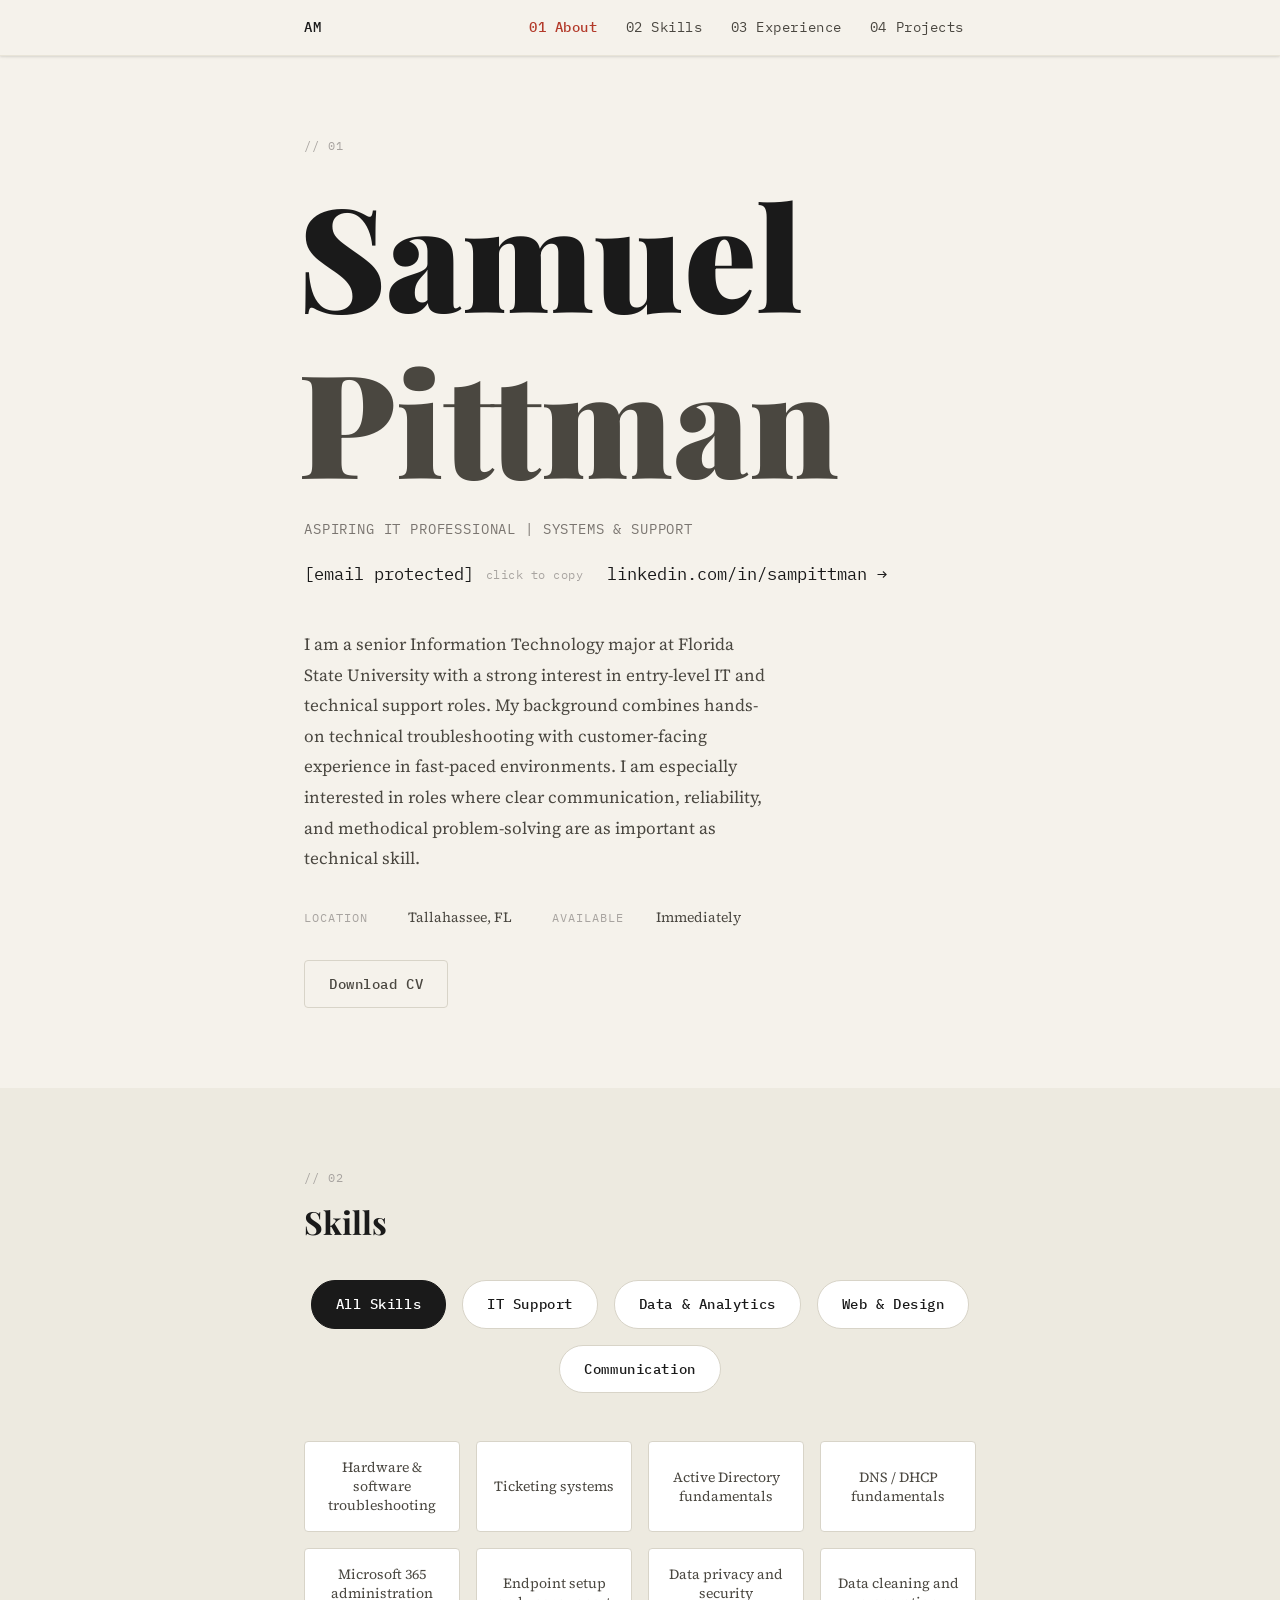
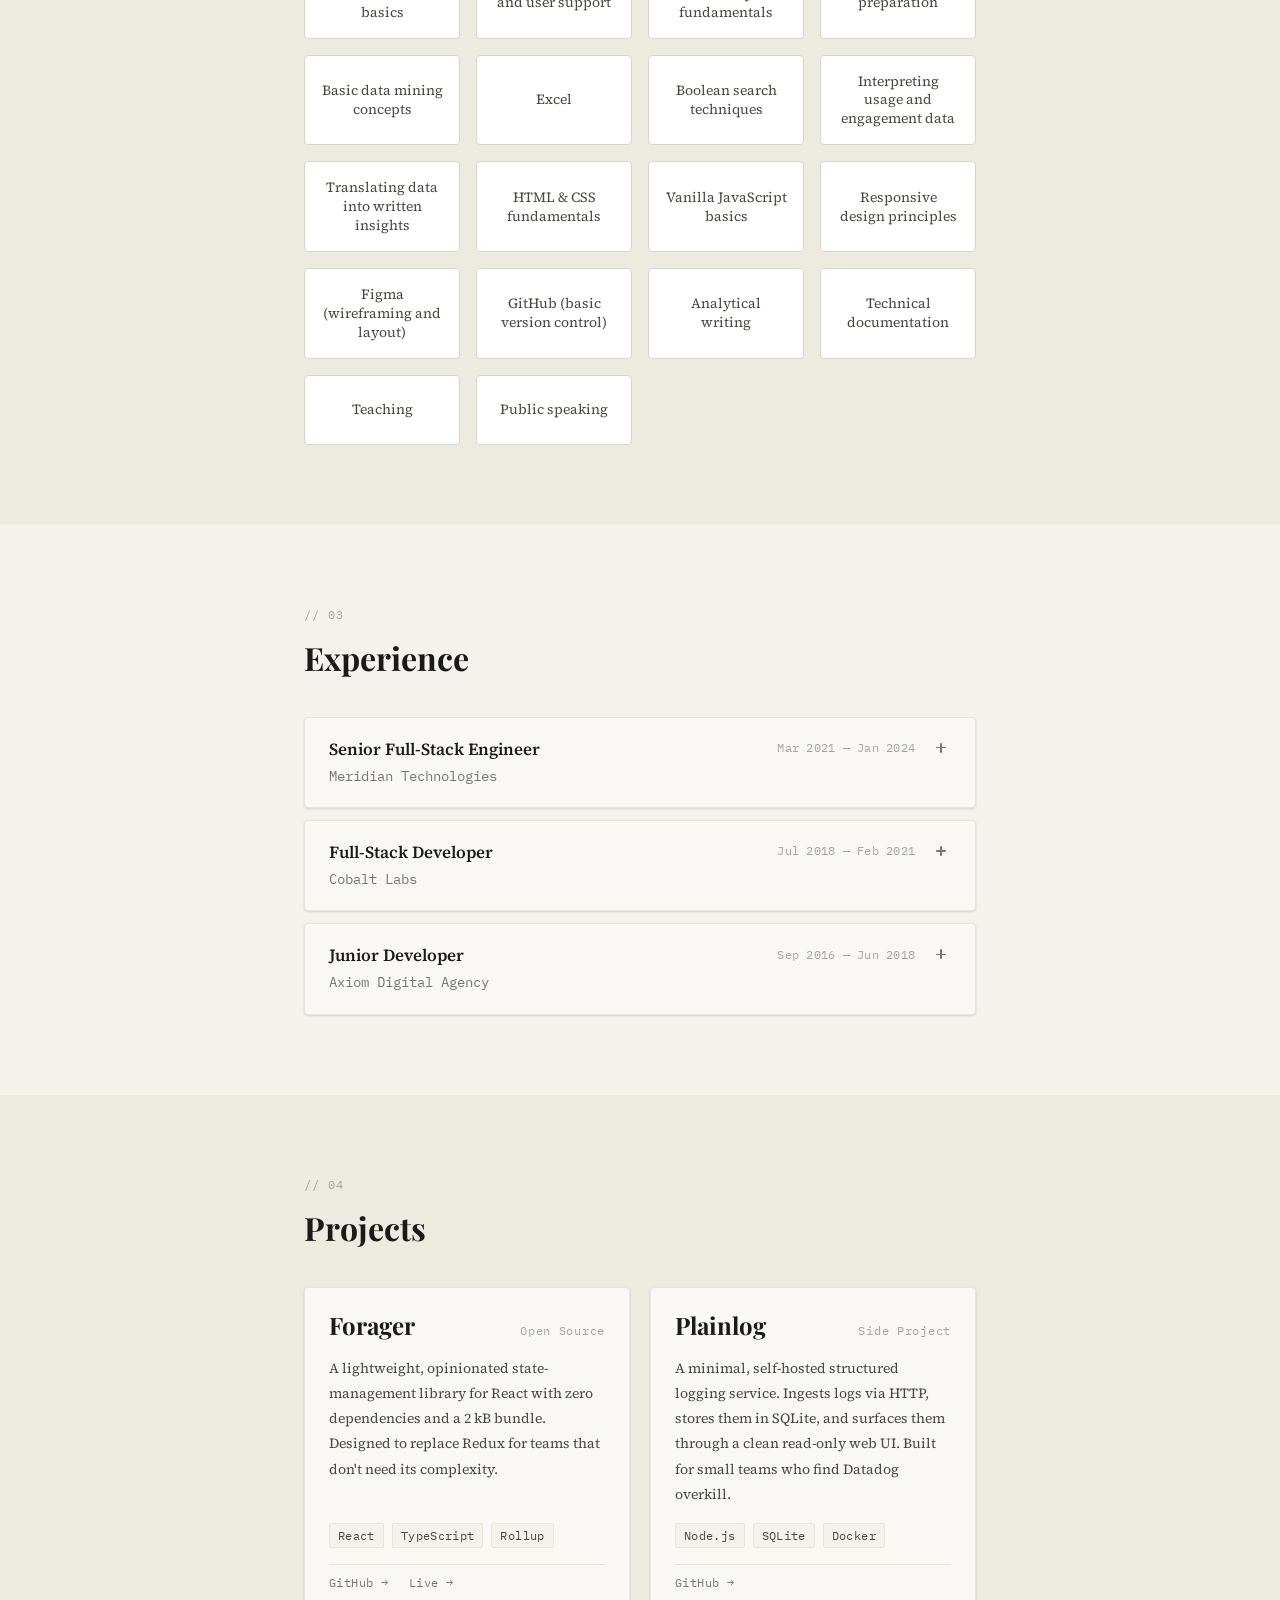
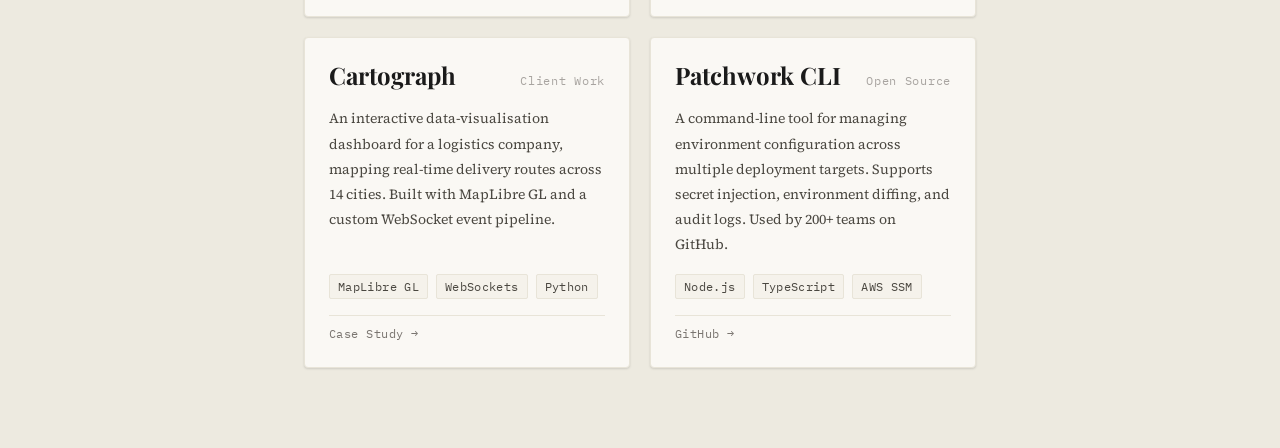
==== commit 4e677e8a: "skills2" ====
--- a/index.html
+++ b/index.html
@@ -69,8 +69,8 @@
                   type="button"
                   data-email="sampittman12@icloud.com"
                   aria-label="Copy email address sampittman12@icloud.com to clipboard"
-                ><a href="/cdn-cgi/l/email-protection" class="__cf_email__" data-cfemail="b5c6d4d8c5dcc1c1d8d4db8487f5dcd6d9dac0d19bd6dad8">[email&#160;protected]</a>
-                  <span class="copy-hint"<span class="copy-hint" aria-hidden="true">click to copy</span>
+                ><a href="/cdn-cgi/l/email-protection" class="__cf_email__" data-cfemail="b5c6d4d8c5dcc1c1d8d4db8487f5dcd6d9dac0c1d19bd6dad8">[email&#160;protected]</a>
+                  <span class="copy-hint" aria-hidden="true">click to copy</span>
                   <span class="copy-confirm" id="copy-confirm" aria-live="polite" hidden>Copied!</span>
                 </button>
               </li>
@@ -461,6 +461,8 @@
 
     </main>
 
+    <!-- include JavaScript -->
+    <script src="script.js"></script>
 
     <!-- ============================================================
          SITE FOOTER
--- a/style.css
+++ b/style.css
@@ -527,92 +527,10 @@
 
 
 /* ============================================================
-   SECTION 02 — SKILLS
-   ============================================================ */
-.skills-filters {
-  display: flex;
-  flex-wrap: wrap;
-  gap: var(--space-2);
-  margin-bottom: var(--space-8);
-}
-
-.filter-btn {
-  font-family: var(--font-mono);
-  font-size: var(--text-xs);
-  letter-spacing: 0.06em;
-  color: var(--color-ink-muted);
-  border: 1.5px solid var(--color-border);
-  border-radius: var(--radius-md);
-  padding: var(--space-2) var(--space-4);
-  background-color: transparent;
-  transition:
-    color            var(--duration-fast) var(--ease),
-    border-color     var(--duration-fast) var(--ease),
-    background-color var(--duration-fast) var(--ease),
-    box-shadow       var(--duration-fast) var(--ease);
-}
-
-.filter-btn:hover {
-  color: var(--color-ink);
-  border-color: var(--color-ink-secondary);
-  background-color: var(--color-bg);
-}
-
-/* Active / pressed state — shape + color change, not just color */
-.filter-btn--active,
-.filter-btn[aria-pressed="true"] {
-  color: var(--color-surface);
-  background-color: var(--color-ink);
-  border-color: var(--color-ink);
-  box-shadow: var(--shadow-sm);
-}
-
-.filter-btn--active:hover,
-.filter-btn[aria-pressed="true"]:hover {
-  background-color: var(--color-accent);
-  border-color: var(--color-accent);
-}
-
-.skills-list {
-  display: grid;
-  grid-template-columns: 1fr;
-  gap: var(--space-2);
-}
-
-@media (min-width: 480px) {
-  .skills-list {
-    grid-template-columns: repeat(2, 1fr);
-  }
-}
-
-.skill-item {
-  display: flex;
-  align-items: center;
-  justify-content: space-between;
-  gap: var(--space-4);
-  padding: var(--space-3) var(--space-4);
-  background-color: var(--color-bg-card);
-  border: 1px solid var(--color-border-light);
-  border-radius: var(--radius-md);
-  /* Shadow on card implies it can be interacted with / filtered */
-  box-shadow: var(--shadow-sm);
-  transition:
-    opacity   var(--duration-base) var(--ease),
-    transform var(--duration-base) var(--ease),
-    box-shadow var(--duration-fast) var(--ease);
-}
-
-.skill-item:hover {
-  box-shadow: var(--shadow-md);
-}
-
-/* JS adds this class when filtered out */
-.skill-item[data-hidden="true"] {
-  display: none;
-}
-
-.skill-name {
-  font-size: var(--text-sm);
+   SECTION 02 — SKILLS (legacy rules removed)
+   Original grid/list styling is obsolete; replaced by newer
+   .skills-grid/.skill-card set farther down in the file.
+   ============================================================ */
   color: var(--color-ink);
   font-weight: 600;
 }
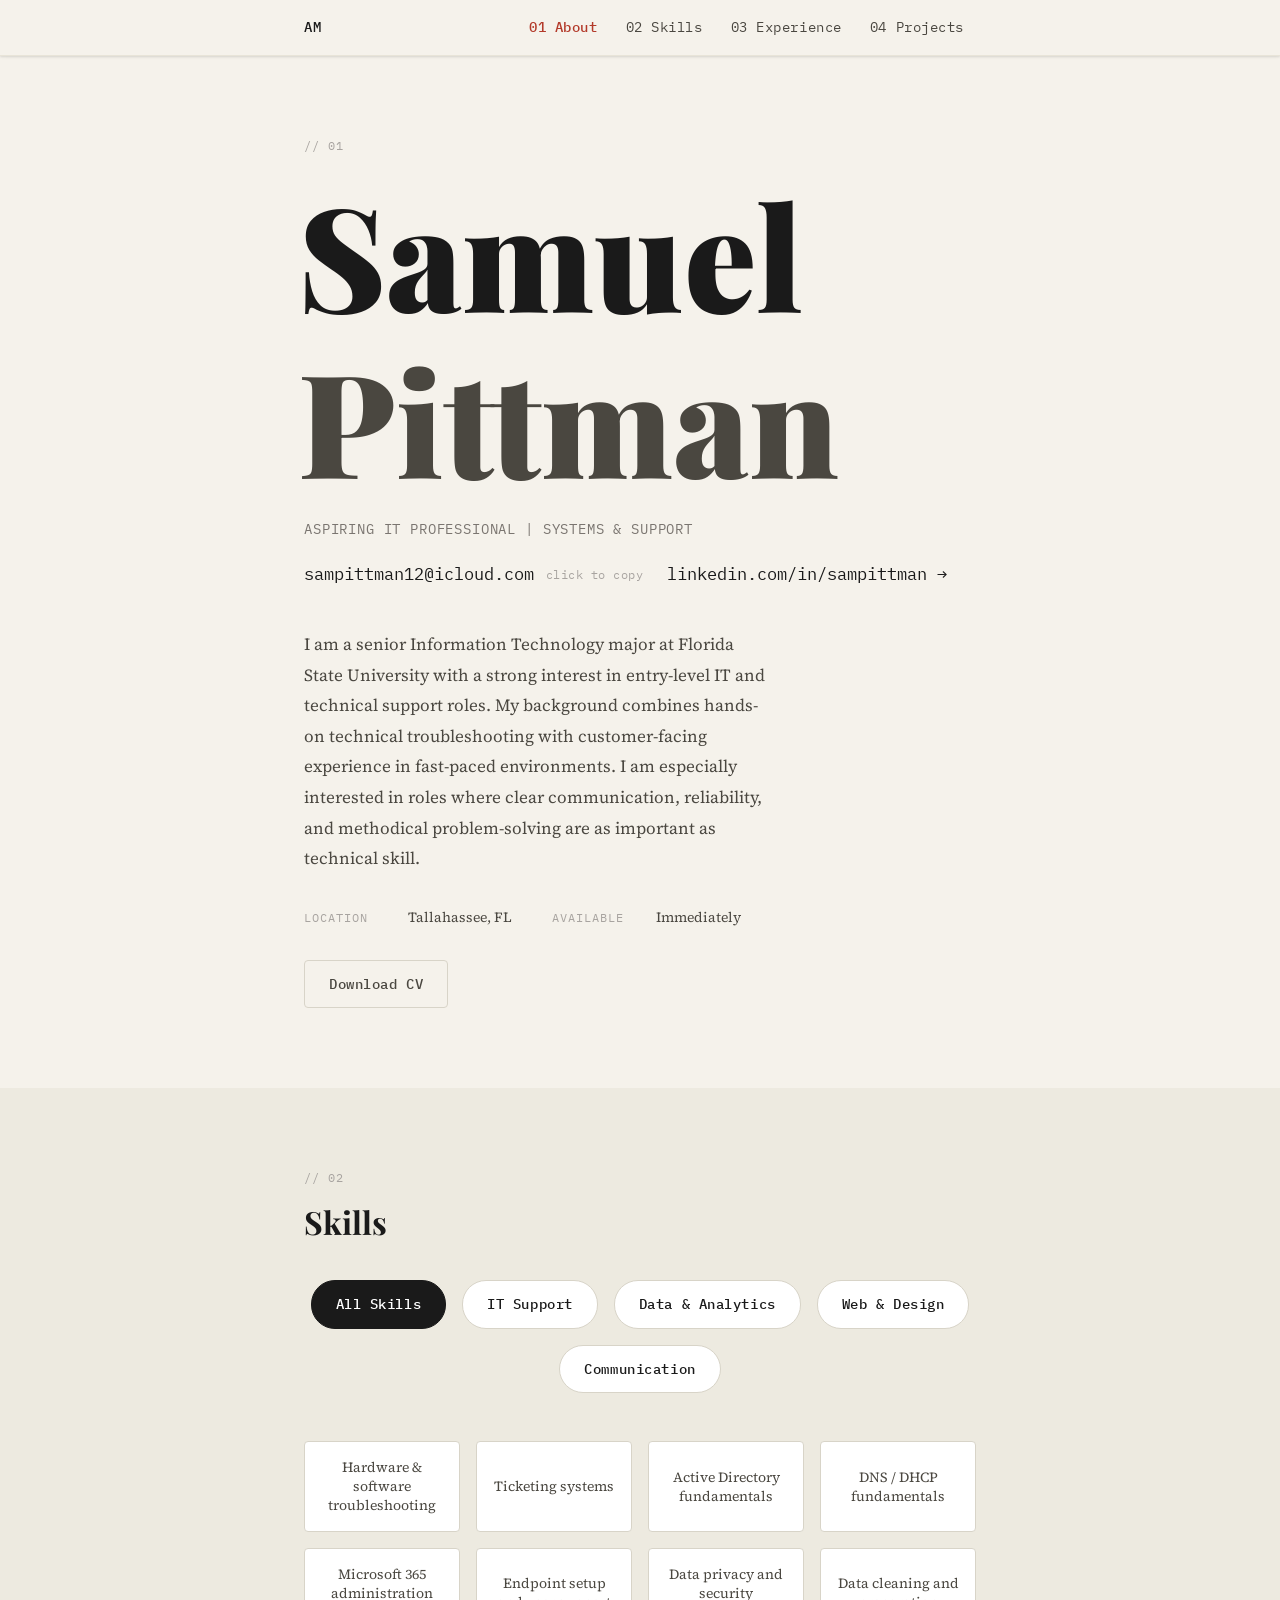
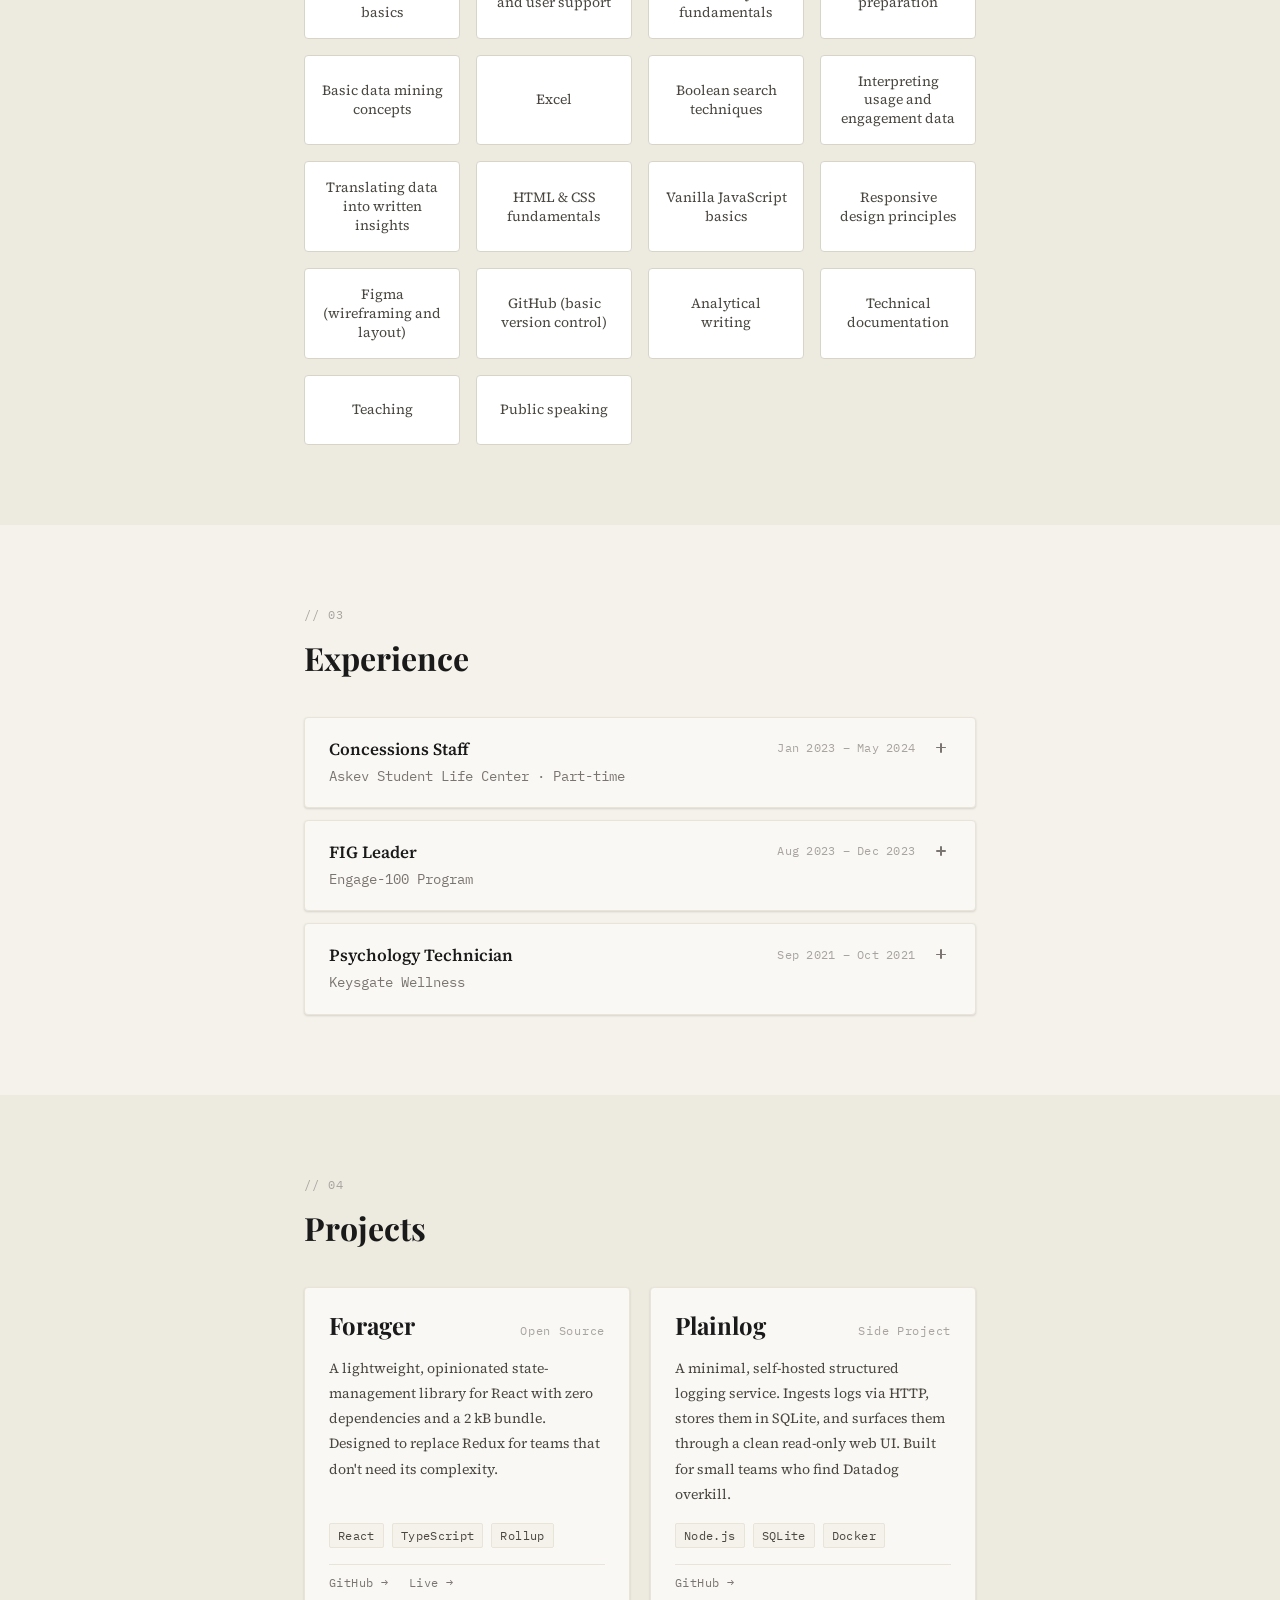
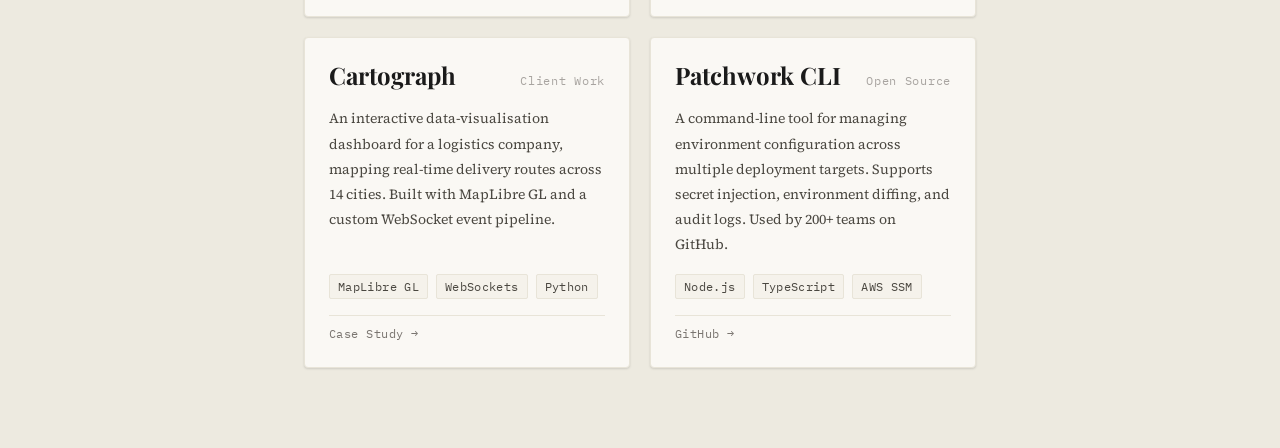
==== commit 8d40fd2a: "skills3" ====
--- a/index.html
+++ b/index.html
@@ -69,7 +69,7 @@
                   type="button"
                   data-email="sampittman12@icloud.com"
                   aria-label="Copy email address sampittman12@icloud.com to clipboard"
-                ><a href="/cdn-cgi/l/email-protection" class="__cf_email__" data-cfemail="b5c6d4d8c5dcc1c1d8d4db8487f5dcd6d9dac0c1d19bd6dad8">[email&#160;protected]</a>
+> <span class="email-display">sampittman12@icloud.com</span>
                   <span class="copy-hint" aria-hidden="true">click to copy</span>
                   <span class="copy-confirm" id="copy-confirm" aria-live="polite" hidden>Copied!</span>
                 </button>
@@ -225,33 +225,22 @@
               <details class="experience-details" id="exp-1">
                 <summary class="experience-summary">
                   <div class="experience-summary__main">
-                    <span class="experience-role">Senior Full-Stack Engineer</span>
-                    <span class="experience-company">Meridian Technologies</span>
+                    <span class="experience-role">Concessions Staff</span>
+                    <span class="experience-company">Askev Student Life Center · Part-time</span>
                   </div>
                   <div class="experience-summary__meta">
-                    <time class="experience-dates" datetime="2021-03/2024-01">Mar 2021 — Jan 2024</time>
+                    <time class="experience-dates" datetime="2023-01/2024-05">Jan 2023 – May 2024</time>
                     <span class="experience-toggle-icon" aria-hidden="true"></span>
                   </div>
                 </summary>
                 <div class="experience-body">
-                  <p>
-                    Led a cross-functional team of five to redesign the core billing platform,
-                    reducing monthly charge failures by 34% and cutting support tickets by half.
-                    Architected a micro-frontend migration from a monolithic Rails app to a
-                    React/Node stack without a single user-facing outage.
-                  </p>
+                  <p>Employed by Florida State University.</p>
                   <ul class="experience-achievements" role="list">
-                    <li>Reduced API p99 latency from 1.4 s to 180 ms via query optimisation and Redis caching.</li>
-                    <li>Introduced end-to-end testing with Playwright; raised coverage from 12% to 74%.</li>
-                    <li>Mentored two junior engineers, both promoted within 18 months.</li>
+                    <li>Managed POS systems and resolved technical issues during high-pressure scenarios.</li>
+                    <li>Worked with money, inventory, and core retail operations.</li>
+                    <li>Developed customer service, teamwork, and problem-solving skills while handling sold-out showings, advanced screenings, and day-to-day operations.</li>
                   </ul>
-                  <ul class="experience-tags" role="list" aria-label="Technologies used">
-                    <li class="tag">React</li>
-                    <li class="tag">Node.js</li>
-                    <li class="tag">PostgreSQL</li>
-                    <li class="tag">Redis</li>
-                    <li class="tag">AWS</li>
-                  </ul>
+                  <ul class="experience-tags" role="list" aria-label="Technologies used"></ul>
                 </div>
               </details>
             </li>
@@ -260,31 +249,23 @@
               <details class="experience-details" id="exp-2">
                 <summary class="experience-summary">
                   <div class="experience-summary__main">
-                    <span class="experience-role">Full-Stack Developer</span>
-                    <span class="experience-company">Cobalt Labs</span>
+                    <span class="experience-role">FIG Leader</span>
+                    <span class="experience-company">Engage-100 Program</span>
                   </div>
                   <div class="experience-summary__meta">
-                    <time class="experience-dates" datetime="2018-07/2021-02">Jul 2018 — Feb 2021</time>
+                    <time class="experience-dates" datetime="2023-08/2023-12">Aug 2023 – Dec 2023</time>
                     <span class="experience-toggle-icon" aria-hidden="true"></span>
                   </div>
                 </summary>
                 <div class="experience-body">
-                  <p>
-                    Joined as the fourth engineer at an early-stage SaaS startup building
-                    analytics tooling for e-commerce brands. Owned the frontend architecture
-                    and contributed heavily to the Python data pipeline.
-                  </p>
+                  <p>Employed by Florida State University.</p>
                   <ul class="experience-achievements" role="list">
-                    <li>Built a real-time dashboard serving 3,000+ concurrent users with sub-second refresh.</li>
-                    <li>Designed and shipped a public REST API consumed by 60+ third-party integrations.</li>
-                    <li>Established the design-system foundations still in use today.</li>
+                    <li>Completed a semester-long training course in leadership, public speaking, classroom management, and related skills.</li>
+                    <li>Taught a weekly class of freshman students to support their transition from high school to college.</li>
+                    <li>Created lesson plans featuring competitive and collaborative activities.</li>
+                    <li>Delivered virtual lessons via Zoom.</li>
                   </ul>
-                  <ul class="experience-tags" role="list" aria-label="Technologies used">
-                    <li class="tag">TypeScript</li>
-                    <li class="tag">Python</li>
-                    <li class="tag">GraphQL</li>
-                    <li class="tag">Docker</li>
-                  </ul>
+                  <ul class="experience-tags" role="list" aria-label="Technologies used"></ul>
                 </div>
               </details>
             </li>
@@ -293,30 +274,20 @@
               <details class="experience-details" id="exp-3">
                 <summary class="experience-summary">
                   <div class="experience-summary__main">
-                    <span class="experience-role">Junior Developer</span>
-                    <span class="experience-company">Axiom Digital Agency</span>
+                    <span class="experience-role">Psychology Technician</span>
+                    <span class="experience-company">Keysgate Wellness</span>
                   </div>
                   <div class="experience-summary__meta">
-                    <time class="experience-dates" datetime="2016-09/2018-06">Sep 2016 — Jun 2018</time>
+                    <time class="experience-dates" datetime="2021-09/2021-10">Sep 2021 – Oct 2021</time>
                     <span class="experience-toggle-icon" aria-hidden="true"></span>
                   </div>
                 </summary>
                 <div class="experience-body">
-                  <p>
-                    First professional role. Built and maintained websites for a portfolio of
-                    30+ clients spanning retail, hospitality, and media. Developed a strong
-                    grounding in performance optimisation and cross-browser compatibility.
-                  </p>
                   <ul class="experience-achievements" role="list">
-                    <li>Delivered 12 client projects on time and within budget across two years.</li>
-                    <li>Reduced average page load time by 40% through asset optimisation and lazy loading.</li>
+                    <li>Maintained an office and assisted with secretarial duties, including use of Excel and TheraNest.</li>
+                    <li>Worked with patients, conducting social exercises.</li>
                   </ul>
-                  <ul class="experience-tags" role="list" aria-label="Technologies used">
-                    <li class="tag">JavaScript</li>
-                    <li class="tag">PHP</li>
-                    <li class="tag">WordPress</li>
-                    <li class="tag">MySQL</li>
-                  </ul>
+                  <ul class="experience-tags" role="list" aria-label="Technologies used"></ul>
                 </div>
               </details>
             </li>
